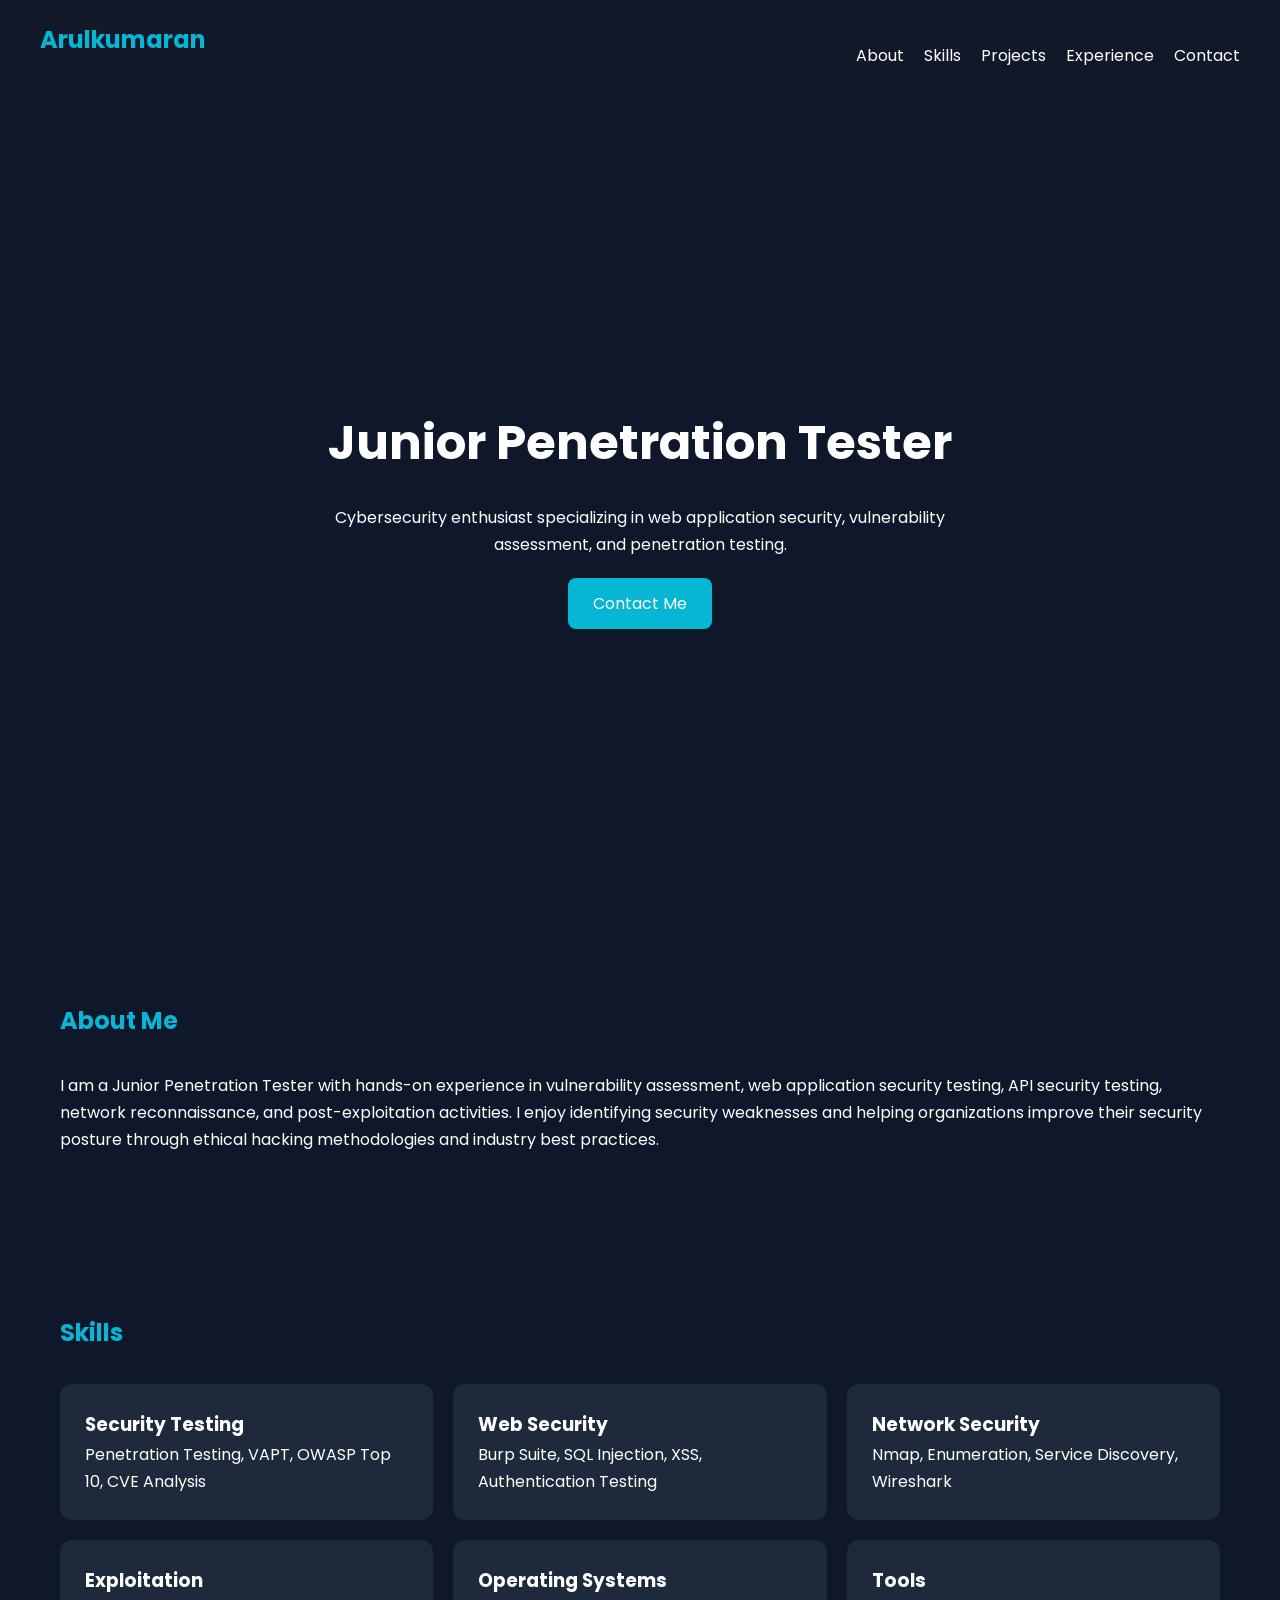
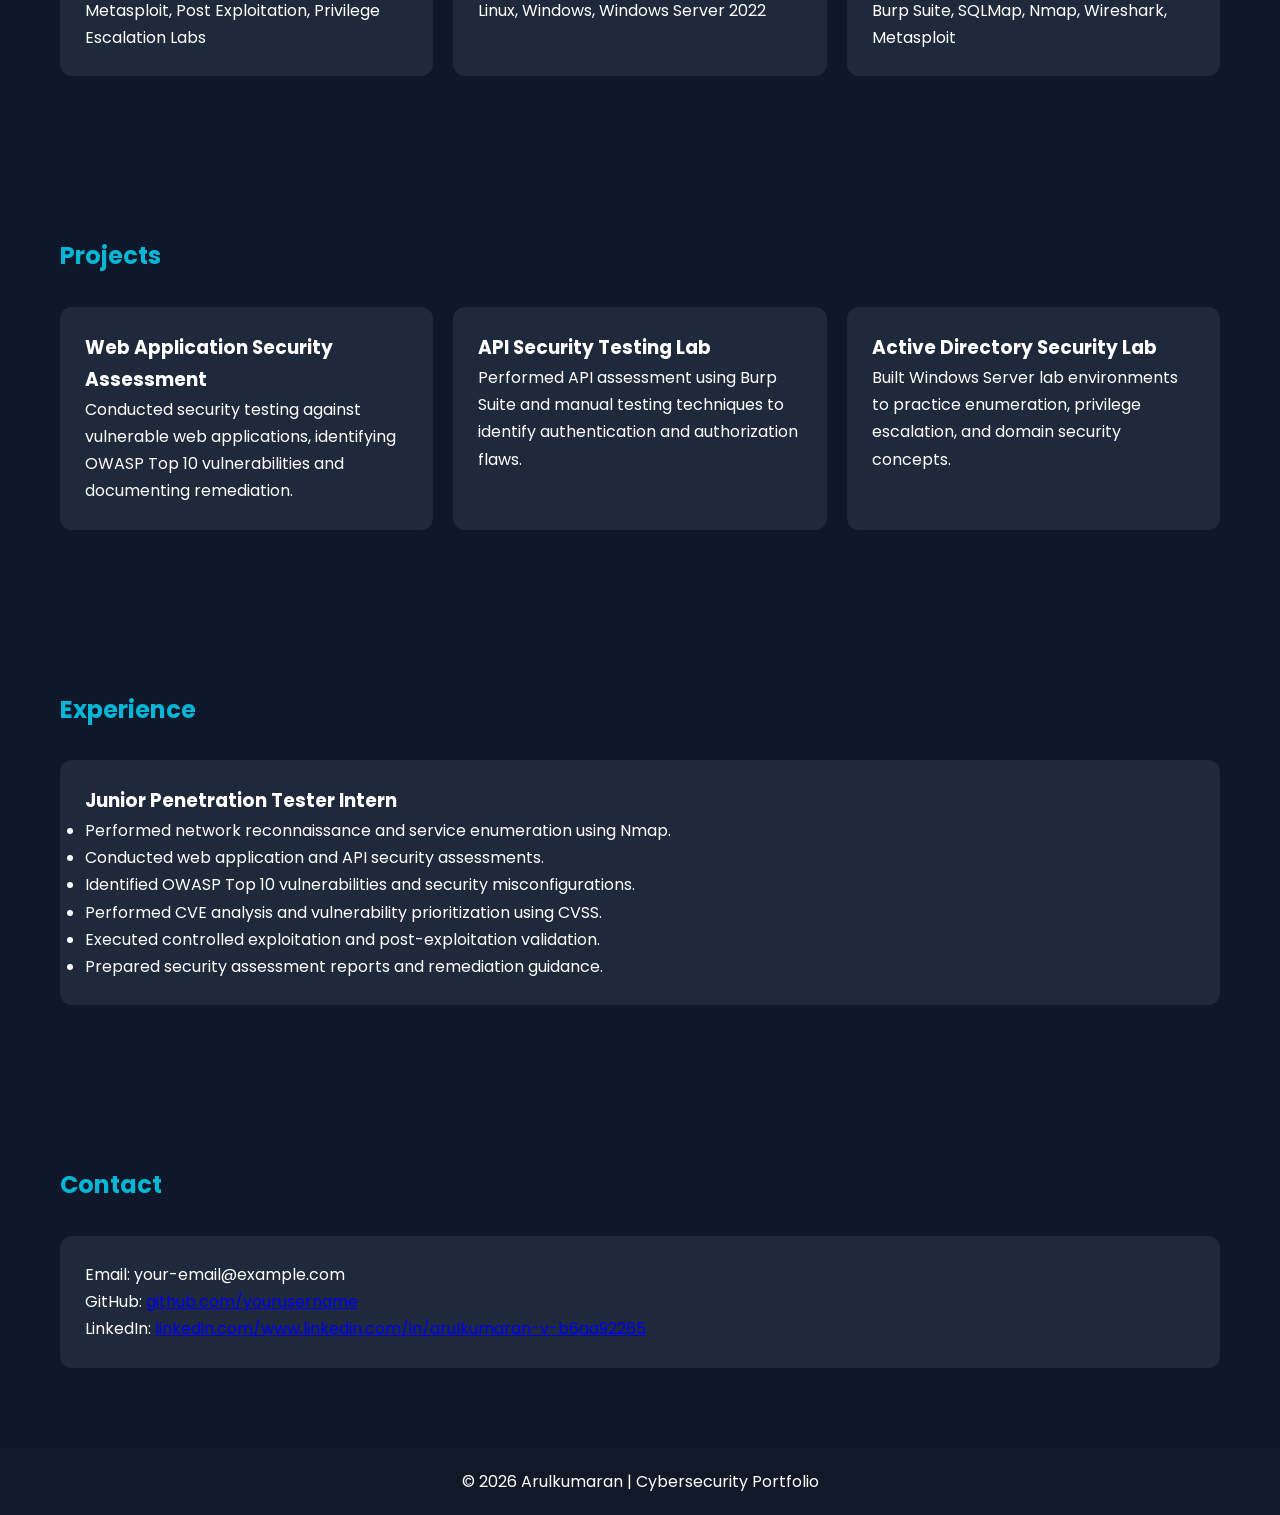
==== index.html @ 6a3a18f6 "Update index.html" ====
<!DOCTYPE html>
<html lang="en">
<head>
<meta charset="UTF-8">
<meta name="viewport" content="width=device-width, initial-scale=1.0">
<title>Arulkumaran | Junior Penetration Tester</title>
<link rel="stylesheet" href="style.css">
<link rel="preconnect" href="https://fonts.googleapis.com">
<link href="https://fonts.googleapis.com/css2?family=Poppins:wght@300;400;600;700&display=swap" rel="stylesheet">
</head>
<body>

<header>
    <nav>
        <h2>Arulkumaran</h2>

        <ul>
            <li><a href="#about">About</a></li>
            <li><a href="#skills">Skills</a></li>
            <li><a href="#projects">Projects</a></li>
            <li><a href="#experience">Experience</a></li>
            <li><a href="#contact">Contact</a></li>
        </ul>
    </nav>
</header>

<section class="hero">
    <div class="hero-content">
        <h1>Junior Penetration Tester</h1>
        <p>
            Cybersecurity enthusiast specializing in web application
            security, vulnerability assessment, and penetration testing.
        </p>

        <a href="#contact" class="btn">Contact Me</a>
    </div>
</section>

<section id="about">
    <h2>About Me</h2>

    <p>
        I am a Junior Penetration Tester with hands-on experience in
        vulnerability assessment, web application security testing,
        API security testing, network reconnaissance, and post-exploitation
        activities. I enjoy identifying security weaknesses and helping
        organizations improve their security posture through ethical hacking
        methodologies and industry best practices.
    </p>
</section>

<section id="skills">
    <h2>Skills</h2>

    <div class="grid">

        <div class="card">
            <h3>Security Testing</h3>
            <p>Penetration Testing, VAPT, OWASP Top 10, CVE Analysis</p>
        </div>

        <div class="card">
            <h3>Web Security</h3>
            <p>Burp Suite, SQL Injection, XSS, Authentication Testing</p>
        </div>

        <div class="card">
            <h3>Network Security</h3>
            <p>Nmap, Enumeration, Service Discovery, Wireshark</p>
        </div>

        <div class="card">
            <h3>Exploitation</h3>
            <p>Metasploit, Post Exploitation, Privilege Escalation Labs</p>
        </div>

        <div class="card">
            <h3>Operating Systems</h3>
            <p>Linux, Windows, Windows Server 2022</p>
        </div>

        <div class="card">
            <h3>Tools</h3>
            <p>Burp Suite, SQLMap, Nmap, Wireshark, Metasploit</p>
        </div>

    </div>
</section>

<section id="projects">
    <h2>Projects</h2>

    <div class="grid">

        <div class="card">
            <h3>Web Application Security Assessment</h3>
            <p>
                Conducted security testing against vulnerable web applications,
                identifying OWASP Top 10 vulnerabilities and documenting remediation.
            </p>
        </div>

        <div class="card">
            <h3>API Security Testing Lab</h3>
            <p>
                Performed API assessment using Burp Suite and manual testing techniques
                to identify authentication and authorization flaws.
            </p>
        </div>

        <div class="card">
            <h3>Active Directory Security Lab</h3>
            <p>
                Built Windows Server lab environments to practice enumeration,
                privilege escalation, and domain security concepts.
            </p>
        </div>

    </div>
</section>

<section id="experience">
    <h2>Experience</h2>

    <div class="experience-box">
        <h3>Junior Penetration Tester Intern</h3>

        <ul>
            <li>Performed network reconnaissance and service enumeration using Nmap.</li>
            <li>Conducted web application and API security assessments.</li>
            <li>Identified OWASP Top 10 vulnerabilities and security misconfigurations.</li>
            <li>Performed CVE analysis and vulnerability prioritization using CVSS.</li>
            <li>Executed controlled exploitation and post-exploitation validation.</li>
            <li>Prepared security assessment reports and remediation guidance.</li>
        </ul>
    </div>
</section>

<section id="contact">
    <h2>Contact</h2>

    <div class="contact-box">

        <p>Email: your-email@example.com</p>

        <p>GitHub:
            <a href="https://github.com/yourusername" target="_blank">
                github.com/yourusername
            </a>
        </p>

        <p>LinkedIn:
            <a href="https://linkedin.com/in/yourprofile" target="_blank">
                linkedin.com/www.linkedin.com/in/arulkumaran-v-b6aa92265
            </a>
        </p>

    </div>
</section>

<footer>
    <p>© 2026 Arulkumaran | Cybersecurity Portfolio</p>
</footer>

</body>
</html>
---- style.css ----
*{
margin:0;
padding:0;
box-sizing:border-box;
font-family:Poppins,sans-serif;
}

body{
background:#0f172a;
color:white;
line-height:1.7;
}

header{
background:#111827;
padding:20px;
position:sticky;
top:0;
}

nav{
display:flex;
justify-content:space-between;
align-items:center;
max-width:1200px;
margin:auto;
}

nav ul{
display:flex;
gap:20px;
list-style:none;
}

nav a{
color:white;
text-decoration:none;
}

.hero{
height:90vh;
display:flex;
justify-content:center;
align-items:center;
text-align:center;
padding:20px;
}

.hero h1{
font-size:3rem;
}

.hero p{
max-width:700px;
margin:20px auto;
}

.btn{
display:inline-block;
padding:12px 25px;
background:#06b6d4;
color:white;
text-decoration:none;
border-radius:8px;
}

section{
max-width:1200px;
margin:auto;
padding:80px 20px;
}

h2{
margin-bottom:30px;
color:#06b6d4;
}

.grid{
display:grid;
grid-template-columns:repeat(auto-fit,minmax(280px,1fr));
gap:20px;
}

.card{
background:#1e293b;
padding:25px;
border-radius:12px;
transition:0.3s;
}

.card:hover{
transform:translateY(-5px);
}

.experience-box,
.contact-box{
background:#1e293b;
padding:25px;
border-radius:12px;
}

footer{
text-align:center;
padding:20px;
background:#111827;
}
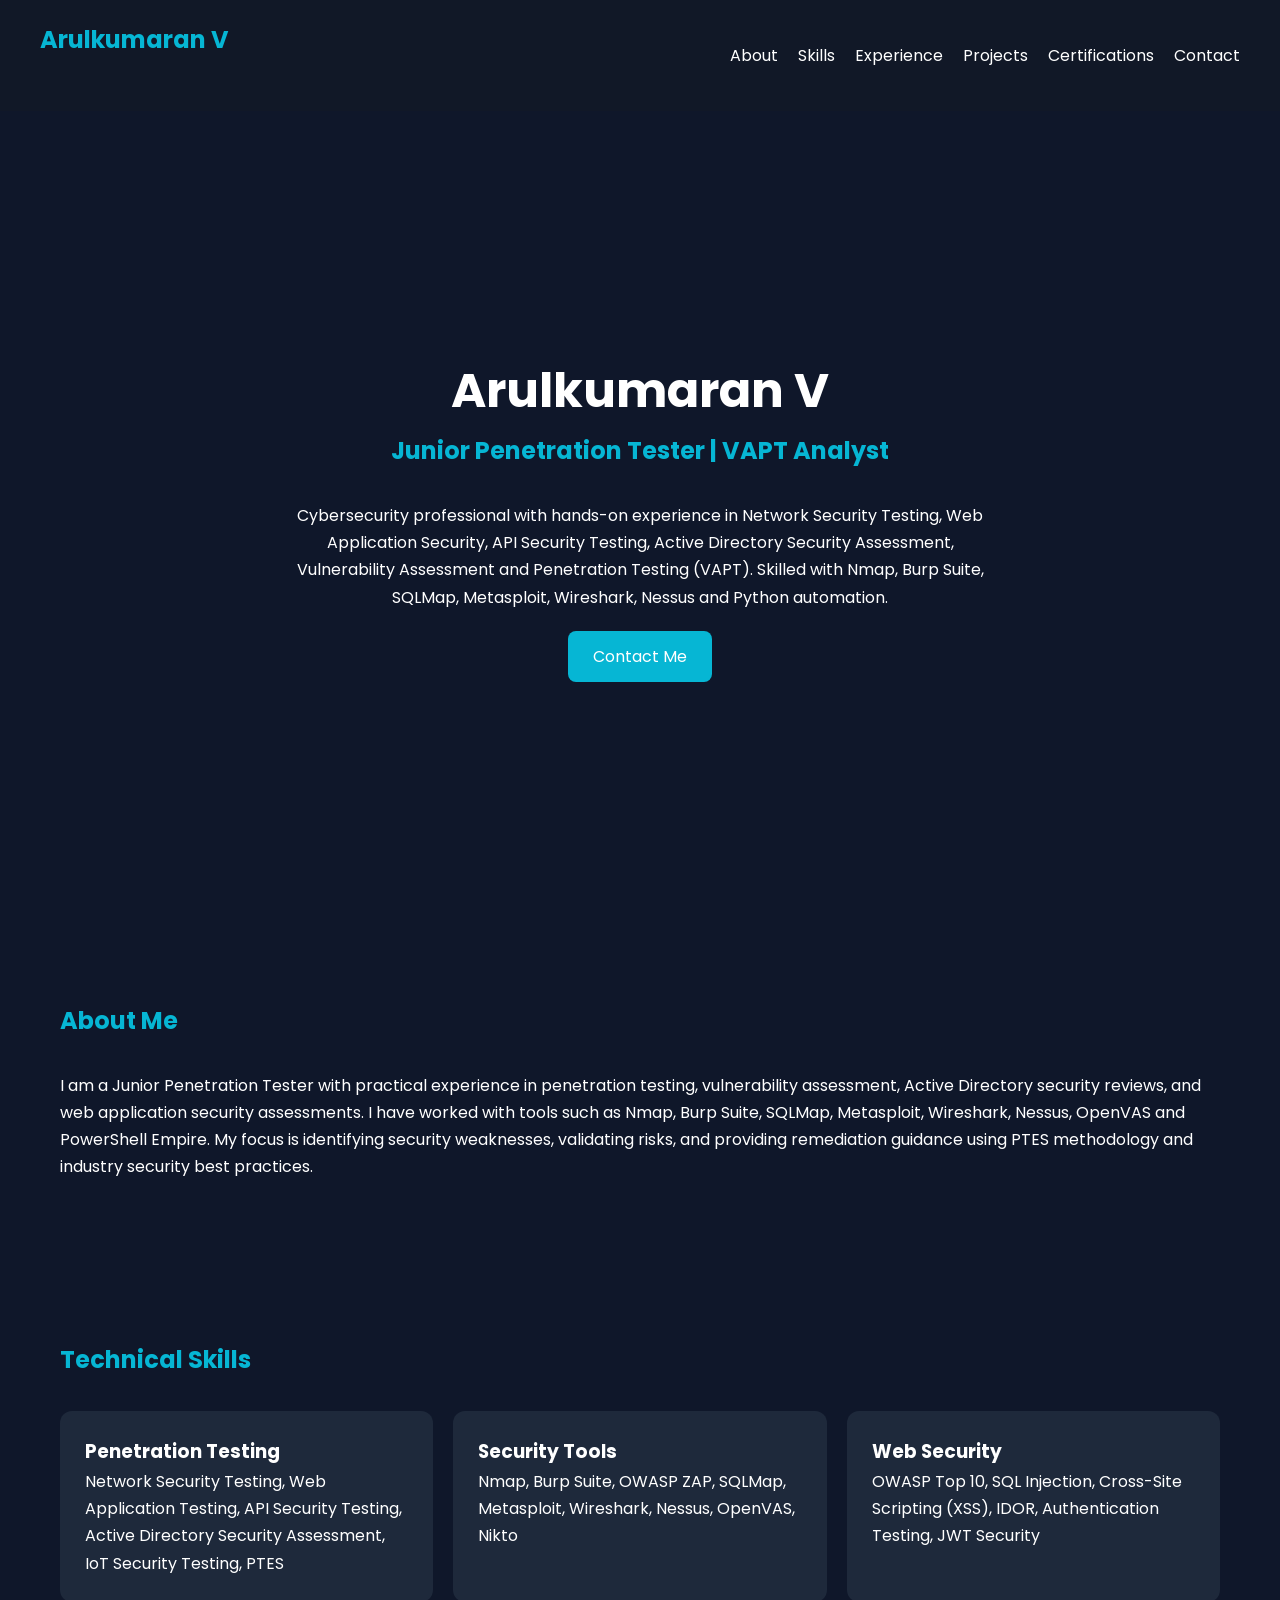
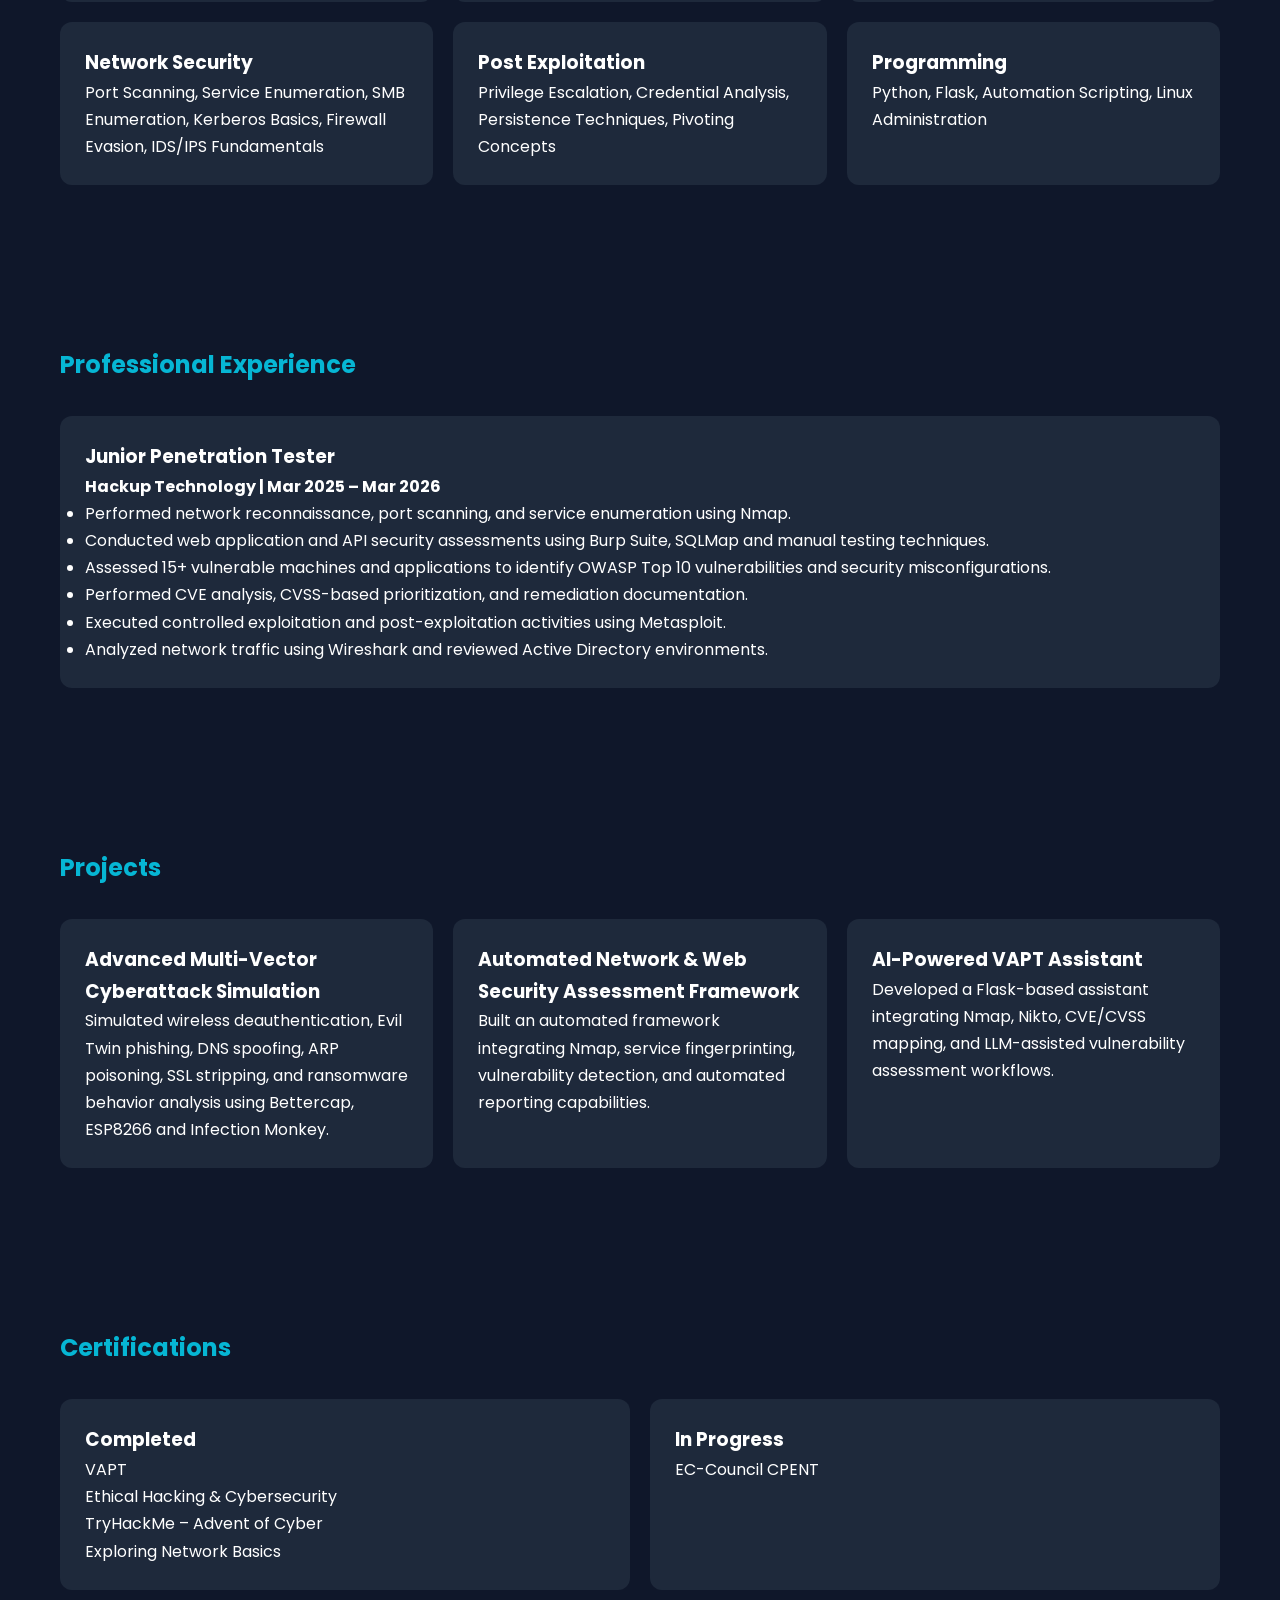
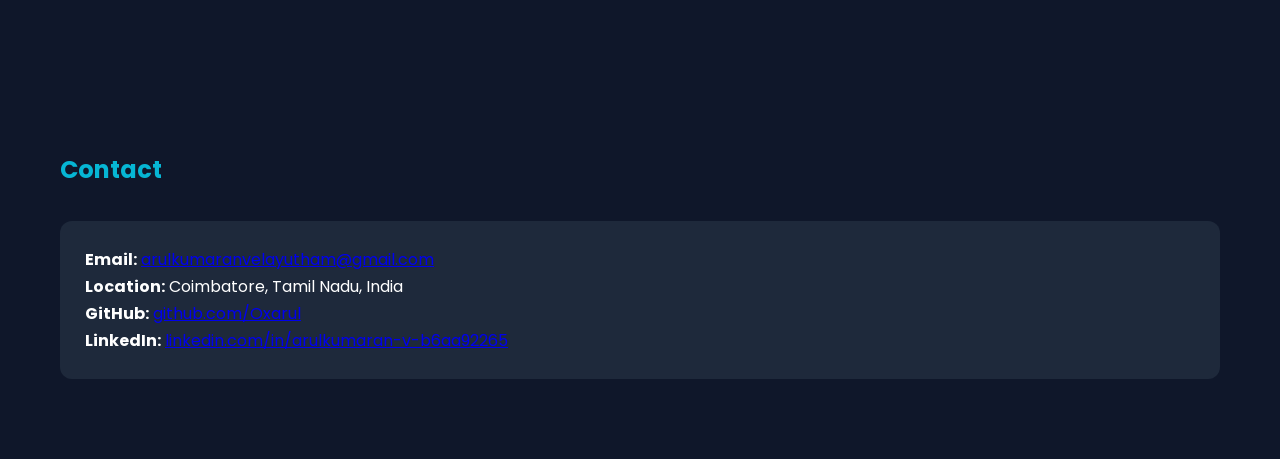
==== commit d0d697b2: "Add files via upload" ====
--- a/index.html
+++ b/index.html
@@ -3,164 +3,307 @@
 <head>
 <meta charset="UTF-8">
 <meta name="viewport" content="width=device-width, initial-scale=1.0">
-<title>Arulkumaran | Junior Penetration Tester</title>
+
+<title>Arulkumaran V | Junior Penetration Tester</title>
+
 <link rel="stylesheet" href="style.css">
-<link rel="preconnect" href="https://fonts.googleapis.com">
-<link href="https://fonts.googleapis.com/css2?family=Poppins:wght@300;400;600;700&display=swap" rel="stylesheet">
+
+<link href="https://fonts.googleapis.com/css2?family=Poppins:wght@300;400;500;600;700&display=swap" rel="stylesheet">
 </head>
+
 <body>
 
 <header>
     <nav>
-        <h2>Arulkumaran</h2>
+        <h2>Arulkumaran V</h2>
 
         <ul>
             <li><a href="#about">About</a></li>
             <li><a href="#skills">Skills</a></li>
+            <li><a href="#experience">Experience</a></li>
             <li><a href="#projects">Projects</a></li>
-            <li><a href="#experience">Experience</a></li>
+            <li><a href="#certifications">Certifications</a></li>
             <li><a href="#contact">Contact</a></li>
         </ul>
     </nav>
 </header>
 
 <section class="hero">
+
     <div class="hero-content">
-        <h1>Junior Penetration Tester</h1>
-        <p>
-            Cybersecurity enthusiast specializing in web application
-            security, vulnerability assessment, and penetration testing.
+
+        <h1>Arulkumaran V</h1>
+
+        <h2>Junior Penetration Tester | VAPT Analyst</h2>
+
+        <p>
+            Cybersecurity professional with hands-on experience in
+            Network Security Testing, Web Application Security,
+            API Security Testing, Active Directory Security Assessment,
+            Vulnerability Assessment and Penetration Testing (VAPT).
+            Skilled with Nmap, Burp Suite, SQLMap, Metasploit,
+            Wireshark, Nessus and Python automation.
         </p>
 
         <a href="#contact" class="btn">Contact Me</a>
-    </div>
+
+    </div>
+
 </section>
 
 <section id="about">
+
     <h2>About Me</h2>
 
     <p>
-        I am a Junior Penetration Tester with hands-on experience in
-        vulnerability assessment, web application security testing,
-        API security testing, network reconnaissance, and post-exploitation
-        activities. I enjoy identifying security weaknesses and helping
-        organizations improve their security posture through ethical hacking
-        methodologies and industry best practices.
+        I am a Junior Penetration Tester with practical experience in
+        penetration testing, vulnerability assessment, Active Directory
+        security reviews, and web application security assessments.
+
+        I have worked with tools such as Nmap, Burp Suite, SQLMap,
+        Metasploit, Wireshark, Nessus, OpenVAS and PowerShell Empire.
+
+        My focus is identifying security weaknesses, validating risks,
+        and providing remediation guidance using PTES methodology and
+        industry security best practices.
     </p>
+
 </section>
 
 <section id="skills">
-    <h2>Skills</h2>
+
+    <h2>Technical Skills</h2>
 
     <div class="grid">
 
         <div class="card">
-            <h3>Security Testing</h3>
-            <p>Penetration Testing, VAPT, OWASP Top 10, CVE Analysis</p>
+            <h3>Penetration Testing</h3>
+            <p>
+                Network Security Testing,
+                Web Application Testing,
+                API Security Testing,
+                Active Directory Security Assessment,
+                IoT Security Testing,
+                PTES
+            </p>
+        </div>
+
+        <div class="card">
+            <h3>Security Tools</h3>
+            <p>
+                Nmap, Burp Suite, OWASP ZAP,
+                SQLMap, Metasploit,
+                Wireshark, Nessus,
+                OpenVAS, Nikto
+            </p>
         </div>
 
         <div class="card">
             <h3>Web Security</h3>
-            <p>Burp Suite, SQL Injection, XSS, Authentication Testing</p>
+            <p>
+                OWASP Top 10,
+                SQL Injection,
+                Cross-Site Scripting (XSS),
+                IDOR,
+                Authentication Testing,
+                JWT Security
+            </p>
         </div>
 
         <div class="card">
             <h3>Network Security</h3>
-            <p>Nmap, Enumeration, Service Discovery, Wireshark</p>
-        </div>
-
-        <div class="card">
-            <h3>Exploitation</h3>
-            <p>Metasploit, Post Exploitation, Privilege Escalation Labs</p>
-        </div>
-
-        <div class="card">
-            <h3>Operating Systems</h3>
-            <p>Linux, Windows, Windows Server 2022</p>
-        </div>
-
-        <div class="card">
-            <h3>Tools</h3>
-            <p>Burp Suite, SQLMap, Nmap, Wireshark, Metasploit</p>
-        </div>
-
-    </div>
+            <p>
+                Port Scanning,
+                Service Enumeration,
+                SMB Enumeration,
+                Kerberos Basics,
+                Firewall Evasion,
+                IDS/IPS Fundamentals
+            </p>
+        </div>
+
+        <div class="card">
+            <h3>Post Exploitation</h3>
+            <p>
+                Privilege Escalation,
+                Credential Analysis,
+                Persistence Techniques,
+                Pivoting Concepts
+            </p>
+        </div>
+
+        <div class="card">
+            <h3>Programming</h3>
+            <p>
+                Python,
+                Flask,
+                Automation Scripting,
+                Linux Administration
+            </p>
+        </div>
+
+    </div>
+
+</section>
+
+<section id="experience">
+
+    <h2>Professional Experience</h2>
+
+    <div class="experience-box">
+
+        <h3>Junior Penetration Tester</h3>
+
+        <h4>Hackup Technology | Mar 2025 – Mar 2026</h4>
+
+        <ul>
+
+            <li>
+                Performed network reconnaissance, port scanning,
+                and service enumeration using Nmap.
+            </li>
+
+            <li>
+                Conducted web application and API security assessments
+                using Burp Suite, SQLMap and manual testing techniques.
+            </li>
+
+            <li>
+                Assessed 15+ vulnerable machines and applications to identify
+                OWASP Top 10 vulnerabilities and security misconfigurations.
+            </li>
+
+            <li>
+                Performed CVE analysis, CVSS-based prioritization,
+                and remediation documentation.
+            </li>
+
+            <li>
+                Executed controlled exploitation and post-exploitation
+                activities using Metasploit.
+            </li>
+
+            <li>
+                Analyzed network traffic using Wireshark and reviewed
+                Active Directory environments.
+            </li>
+
+        </ul>
+
+    </div>
+
 </section>
 
 <section id="projects">
+
     <h2>Projects</h2>
 
     <div class="grid">
 
         <div class="card">
-            <h3>Web Application Security Assessment</h3>
-            <p>
-                Conducted security testing against vulnerable web applications,
-                identifying OWASP Top 10 vulnerabilities and documenting remediation.
-            </p>
-        </div>
-
-        <div class="card">
-            <h3>API Security Testing Lab</h3>
-            <p>
-                Performed API assessment using Burp Suite and manual testing techniques
-                to identify authentication and authorization flaws.
-            </p>
-        </div>
-
-        <div class="card">
-            <h3>Active Directory Security Lab</h3>
-            <p>
-                Built Windows Server lab environments to practice enumeration,
-                privilege escalation, and domain security concepts.
-            </p>
-        </div>
-
-    </div>
-</section>
-
-<section id="experience">
-    <h2>Experience</h2>
-
-    <div class="experience-box">
-        <h3>Junior Penetration Tester Intern</h3>
-
-        <ul>
-            <li>Performed network reconnaissance and service enumeration using Nmap.</li>
-            <li>Conducted web application and API security assessments.</li>
-            <li>Identified OWASP Top 10 vulnerabilities and security misconfigurations.</li>
-            <li>Performed CVE analysis and vulnerability prioritization using CVSS.</li>
-            <li>Executed controlled exploitation and post-exploitation validation.</li>
-            <li>Prepared security assessment reports and remediation guidance.</li>
-        </ul>
-    </div>
+
+            <h3>Advanced Multi-Vector Cyberattack Simulation</h3>
+
+            <p>
+                Simulated wireless deauthentication,
+                Evil Twin phishing,
+                DNS spoofing,
+                ARP poisoning,
+                SSL stripping,
+                and ransomware behavior analysis
+                using Bettercap, ESP8266 and Infection Monkey.
+            </p>
+
+        </div>
+
+        <div class="card">
+
+            <h3>Automated Network & Web Security Assessment Framework</h3>
+
+            <p>
+                Built an automated framework integrating Nmap,
+                service fingerprinting,
+                vulnerability detection,
+                and automated reporting capabilities.
+            </p>
+
+        </div>
+
+        <div class="card">
+
+            <h3>AI-Powered VAPT Assistant</h3>
+
+            <p>
+                Developed a Flask-based assistant integrating
+                Nmap, Nikto, CVE/CVSS mapping,
+                and LLM-assisted vulnerability assessment workflows.
+            </p>
+
+        </div>
+
+    </div>
+
+</section>
+
+<section id="certifications">
+
+    <h2>Certifications</h2>
+
+    <div class="grid">
+
+        <div class="card">
+            <h3>Completed</h3>
+            <p>
+                VAPT<br>
+                Ethical Hacking & Cybersecurity<br>
+                TryHackMe – Advent of Cyber<br>
+                Exploring Network Basics
+            </p>
+        </div>
+
+        <div class="card">
+            <h3>In Progress</h3>
+            <p>
+                EC-Council CPENT
+            </p>
+        </div>
+
+    </div>
+
 </section>
 
 <section id="contact">
+
     <h2>Contact</h2>
 
     <div class="contact-box">
 
-        <p>Email: your-email@example.com</p>
-
-        <p>GitHub:
-            <a href="https://github.com/yourusername" target="_blank">
-                github.com/yourusername
+        <p>
+            <strong>Email:</strong>
+            <a href="mailto:arulkumaranvelayutham@gmail.com">
+                arulkumaranvelayutham@gmail.com
             </a>
         </p>
 
-        <p>LinkedIn:
-            <a href="https://linkedin.com/in/yourprofile" target="_blank">
-                linkedin.com/www.linkedin.com/in/arulkumaran-v-b6aa92265
+        <p>
+            <strong>Location:</strong>
+            Coimbatore, Tamil Nadu, India
+        </p>
+
+        <p>
+            <strong>GitHub:</strong>
+            <a href="https://github.com/Oxarul" target="_blank">
+                github.com/Oxarul
             </a>
         </p>
 
-    </div>
-</section>
-
-<footer>
-    <p>© 2026 Arulkumaran | Cybersecurity Portfolio</p>
-</footer>
-
-</body>
-</html>
+        <p>
+            <strong>LinkedIn:</strong>
+            <a href="https://www.linkedin.com/in/arulkumaran-v-b6aa92265" target="_blank">
+                linkedin.com/in/arulkumaran-v-b6aa92265
+            </a>
+        </p>
+
+    </div>
+
+</section>
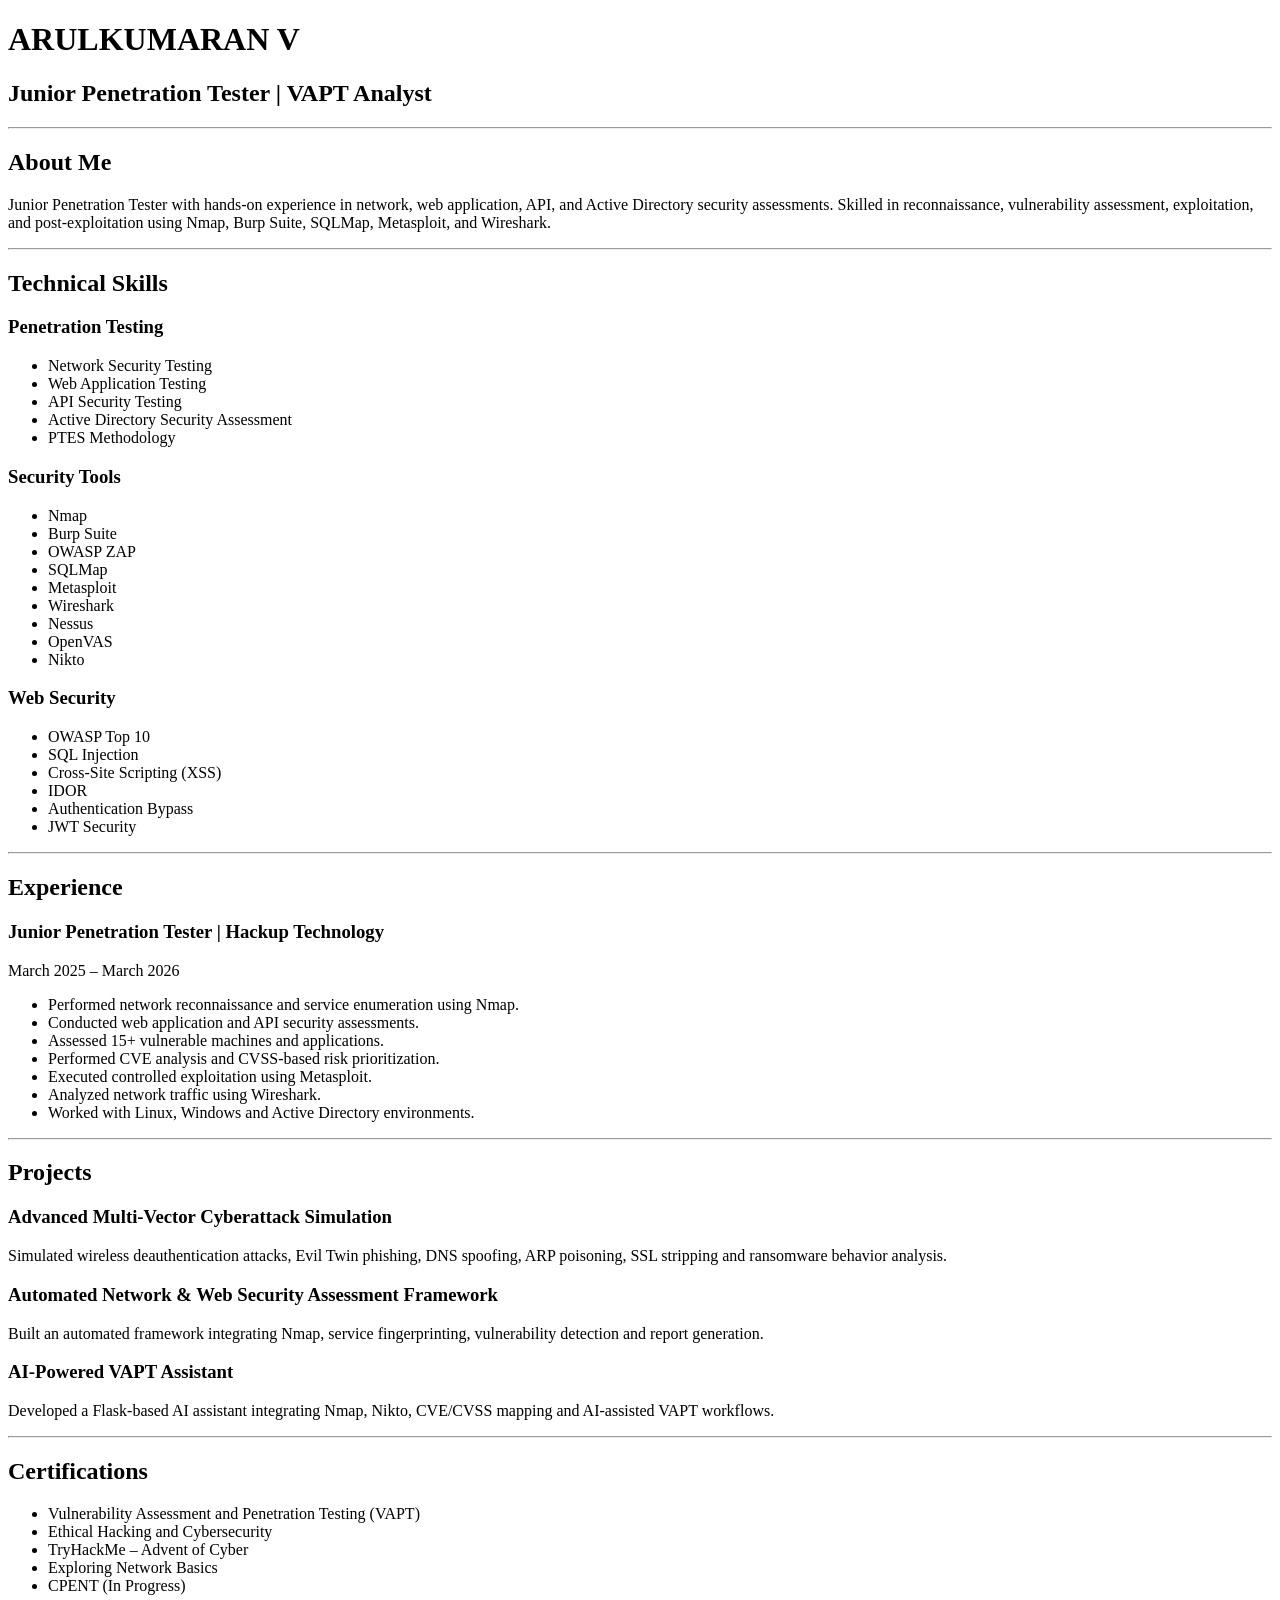
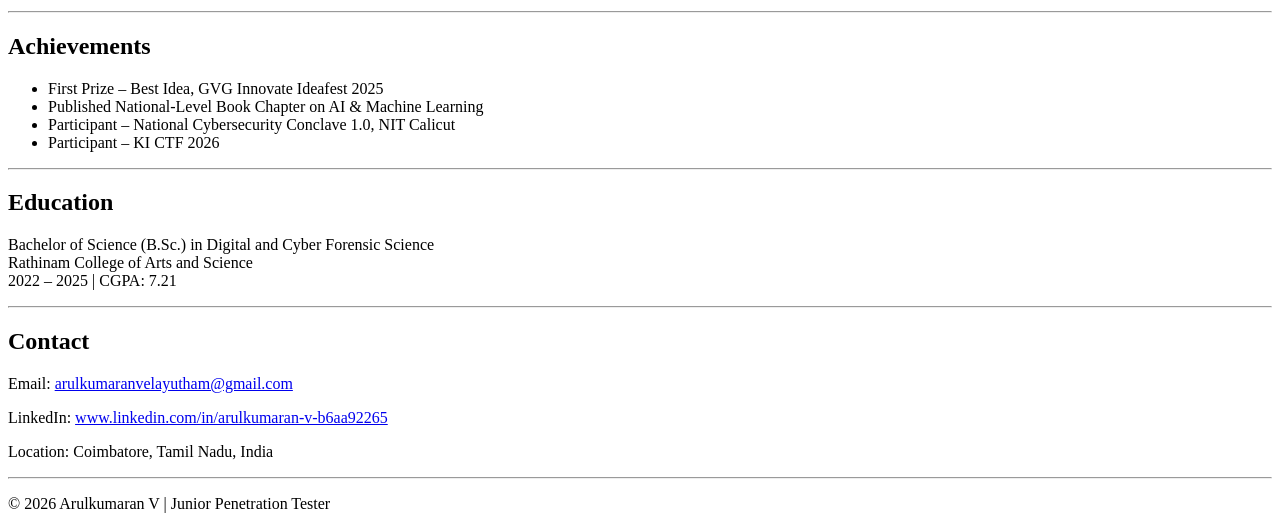
==== commit 19abe4f4: "Update index.html" ====
--- a/index.html
+++ b/index.html
@@ -3,307 +3,154 @@
 <head>
 <meta charset="UTF-8">
 <meta name="viewport" content="width=device-width, initial-scale=1.0">
-
 <title>Arulkumaran V | Junior Penetration Tester</title>
-
-<link rel="stylesheet" href="style.css">
-
-<link href="https://fonts.googleapis.com/css2?family=Poppins:wght@300;400;500;600;700&display=swap" rel="stylesheet">
 </head>
 
 <body>
 
-<header>
-    <nav>
-        <h2>Arulkumaran V</h2>
+<h1>ARULKUMARAN V</h1>
+<h2>Junior Penetration Tester | VAPT Analyst</h2>
 
-        <ul>
-            <li><a href="#about">About</a></li>
-            <li><a href="#skills">Skills</a></li>
-            <li><a href="#experience">Experience</a></li>
-            <li><a href="#projects">Projects</a></li>
-            <li><a href="#certifications">Certifications</a></li>
-            <li><a href="#contact">Contact</a></li>
-        </ul>
-    </nav>
-</header>
+<hr>
 
-<section class="hero">
+<h2>About Me</h2>
 
-    <div class="hero-content">
+<p>
+Junior Penetration Tester with hands-on experience in network, web application,
+API, and Active Directory security assessments. Skilled in reconnaissance,
+vulnerability assessment, exploitation, and post-exploitation using Nmap,
+Burp Suite, SQLMap, Metasploit, and Wireshark.
+</p>
 
-        <h1>Arulkumaran V</h1>
+<hr>
 
-        <h2>Junior Penetration Tester | VAPT Analyst</h2>
+<h2>Technical Skills</h2>
 
-        <p>
-            Cybersecurity professional with hands-on experience in
-            Network Security Testing, Web Application Security,
-            API Security Testing, Active Directory Security Assessment,
-            Vulnerability Assessment and Penetration Testing (VAPT).
-            Skilled with Nmap, Burp Suite, SQLMap, Metasploit,
-            Wireshark, Nessus and Python automation.
-        </p>
+<h3>Penetration Testing</h3>
+<ul>
+<li>Network Security Testing</li>
+<li>Web Application Testing</li>
+<li>API Security Testing</li>
+<li>Active Directory Security Assessment</li>
+<li>PTES Methodology</li>
+</ul>
 
-        <a href="#contact" class="btn">Contact Me</a>
+<h3>Security Tools</h3>
+<ul>
+<li>Nmap</li>
+<li>Burp Suite</li>
+<li>OWASP ZAP</li>
+<li>SQLMap</li>
+<li>Metasploit</li>
+<li>Wireshark</li>
+<li>Nessus</li>
+<li>OpenVAS</li>
+<li>Nikto</li>
+</ul>
 
-    </div>
+<h3>Web Security</h3>
+<ul>
+<li>OWASP Top 10</li>
+<li>SQL Injection</li>
+<li>Cross-Site Scripting (XSS)</li>
+<li>IDOR</li>
+<li>Authentication Bypass</li>
+<li>JWT Security</li>
+</ul>
 
-</section>
+<hr>
 
-<section id="about">
+<h2>Experience</h2>
 
-    <h2>About Me</h2>
+<h3>Junior Penetration Tester | Hackup Technology</h3>
+<p>March 2025 – March 2026</p>
 
-    <p>
-        I am a Junior Penetration Tester with practical experience in
-        penetration testing, vulnerability assessment, Active Directory
-        security reviews, and web application security assessments.
+<ul>
+<li>Performed network reconnaissance and service enumeration using Nmap.</li>
+<li>Conducted web application and API security assessments.</li>
+<li>Assessed 15+ vulnerable machines and applications.</li>
+<li>Performed CVE analysis and CVSS-based risk prioritization.</li>
+<li>Executed controlled exploitation using Metasploit.</li>
+<li>Analyzed network traffic using Wireshark.</li>
+<li>Worked with Linux, Windows and Active Directory environments.</li>
+</ul>
 
-        I have worked with tools such as Nmap, Burp Suite, SQLMap,
-        Metasploit, Wireshark, Nessus, OpenVAS and PowerShell Empire.
+<hr>
 
-        My focus is identifying security weaknesses, validating risks,
-        and providing remediation guidance using PTES methodology and
-        industry security best practices.
-    </p>
+<h2>Projects</h2>
 
-</section>
+<h3>Advanced Multi-Vector Cyberattack Simulation</h3>
+<p>
+Simulated wireless deauthentication attacks, Evil Twin phishing,
+DNS spoofing, ARP poisoning, SSL stripping and ransomware behavior analysis.
+</p>
 
-<section id="skills">
+<h3>Automated Network & Web Security Assessment Framework</h3>
+<p>
+Built an automated framework integrating Nmap, service fingerprinting,
+vulnerability detection and report generation.
+</p>
 
-    <h2>Technical Skills</h2>
+<h3>AI-Powered VAPT Assistant</h3>
+<p>
+Developed a Flask-based AI assistant integrating Nmap, Nikto,
+CVE/CVSS mapping and AI-assisted VAPT workflows.
+</p>
 
-    <div class="grid">
+<hr>
 
-        <div class="card">
-            <h3>Penetration Testing</h3>
-            <p>
-                Network Security Testing,
-                Web Application Testing,
-                API Security Testing,
-                Active Directory Security Assessment,
-                IoT Security Testing,
-                PTES
-            </p>
-        </div>
+<h2>Certifications</h2>
 
-        <div class="card">
-            <h3>Security Tools</h3>
-            <p>
-                Nmap, Burp Suite, OWASP ZAP,
-                SQLMap, Metasploit,
-                Wireshark, Nessus,
-                OpenVAS, Nikto
-            </p>
-        </div>
+<ul>
+<li>Vulnerability Assessment and Penetration Testing (VAPT)</li>
+<li>Ethical Hacking and Cybersecurity</li>
+<li>TryHackMe – Advent of Cyber</li>
+<li>Exploring Network Basics</li>
+<li>CPENT (In Progress)</li>
+</ul>
 
-        <div class="card">
-            <h3>Web Security</h3>
-            <p>
-                OWASP Top 10,
-                SQL Injection,
-                Cross-Site Scripting (XSS),
-                IDOR,
-                Authentication Testing,
-                JWT Security
-            </p>
-        </div>
+<hr>
 
-        <div class="card">
-            <h3>Network Security</h3>
-            <p>
-                Port Scanning,
-                Service Enumeration,
-                SMB Enumeration,
-                Kerberos Basics,
-                Firewall Evasion,
-                IDS/IPS Fundamentals
-            </p>
-        </div>
+<h2>Achievements</h2>
 
-        <div class="card">
-            <h3>Post Exploitation</h3>
-            <p>
-                Privilege Escalation,
-                Credential Analysis,
-                Persistence Techniques,
-                Pivoting Concepts
-            </p>
-        </div>
+<ul>
+<li>First Prize – Best Idea, GVG Innovate Ideafest 2025</li>
+<li>Published National-Level Book Chapter on AI & Machine Learning</li>
+<li>Participant – National Cybersecurity Conclave 1.0, NIT Calicut</li>
+<li>Participant – KI CTF 2026</li>
+</ul>
 
-        <div class="card">
-            <h3>Programming</h3>
-            <p>
-                Python,
-                Flask,
-                Automation Scripting,
-                Linux Administration
-            </p>
-        </div>
+<hr>
 
-    </div>
+<h2>Education</h2>
 
-</section>
+<p>
+Bachelor of Science (B.Sc.) in Digital and Cyber Forensic Science<br>
+Rathinam College of Arts and Science<br>
+2022 – 2025 | CGPA: 7.21
+</p>
 
-<section id="experience">
+<hr>
 
-    <h2>Professional Experience</h2>
+<h2>Contact</h2>
 
-    <div class="experience-box">
+<p>Email:
+<a href="mailto:arulkumaranvelayutham@gmail.com">
+arulkumaranvelayutham@gmail.com
+</a>
+</p>
 
-        <h3>Junior Penetration Tester</h3>
+<p>LinkedIn:
+<a href="https://www.linkedin.com/in/arulkumaran-v-b6aa92265" target="_blank">
+www.linkedin.com/in/arulkumaran-v-b6aa92265
+</a>
+</p>
 
-        <h4>Hackup Technology | Mar 2025 – Mar 2026</h4>
+<p>Location: Coimbatore, Tamil Nadu, India</p>
 
-        <ul>
+<hr>
 
-            <li>
-                Performed network reconnaissance, port scanning,
-                and service enumeration using Nmap.
-            </li>
+<p>© 2026 Arulkumaran V | Junior Penetration Tester</p>
 
-            <li>
-                Conducted web application and API security assessments
-                using Burp Suite, SQLMap and manual testing techniques.
-            </li>
-
-            <li>
-                Assessed 15+ vulnerable machines and applications to identify
-                OWASP Top 10 vulnerabilities and security misconfigurations.
-            </li>
-
-            <li>
-                Performed CVE analysis, CVSS-based prioritization,
-                and remediation documentation.
-            </li>
-
-            <li>
-                Executed controlled exploitation and post-exploitation
-                activities using Metasploit.
-            </li>
-
-            <li>
-                Analyzed network traffic using Wireshark and reviewed
-                Active Directory environments.
-            </li>
-
-        </ul>
-
-    </div>
-
-</section>
-
-<section id="projects">
-
-    <h2>Projects</h2>
-
-    <div class="grid">
-
-        <div class="card">
-
-            <h3>Advanced Multi-Vector Cyberattack Simulation</h3>
-
-            <p>
-                Simulated wireless deauthentication,
-                Evil Twin phishing,
-                DNS spoofing,
-                ARP poisoning,
-                SSL stripping,
-                and ransomware behavior analysis
-                using Bettercap, ESP8266 and Infection Monkey.
-            </p>
-
-        </div>
-
-        <div class="card">
-
-            <h3>Automated Network & Web Security Assessment Framework</h3>
-
-            <p>
-                Built an automated framework integrating Nmap,
-                service fingerprinting,
-                vulnerability detection,
-                and automated reporting capabilities.
-            </p>
-
-        </div>
-
-        <div class="card">
-
-            <h3>AI-Powered VAPT Assistant</h3>
-
-            <p>
-                Developed a Flask-based assistant integrating
-                Nmap, Nikto, CVE/CVSS mapping,
-                and LLM-assisted vulnerability assessment workflows.
-            </p>
-
-        </div>
-
-    </div>
-
-</section>
-
-<section id="certifications">
-
-    <h2>Certifications</h2>
-
-    <div class="grid">
-
-        <div class="card">
-            <h3>Completed</h3>
-            <p>
-                VAPT<br>
-                Ethical Hacking & Cybersecurity<br>
-                TryHackMe – Advent of Cyber<br>
-                Exploring Network Basics
-            </p>
-        </div>
-
-        <div class="card">
-            <h3>In Progress</h3>
-            <p>
-                EC-Council CPENT
-            </p>
-        </div>
-
-    </div>
-
-</section>
-
-<section id="contact">
-
-    <h2>Contact</h2>
-
-    <div class="contact-box">
-
-        <p>
-            <strong>Email:</strong>
-            <a href="mailto:arulkumaranvelayutham@gmail.com">
-                arulkumaranvelayutham@gmail.com
-            </a>
-        </p>
-
-        <p>
-            <strong>Location:</strong>
-            Coimbatore, Tamil Nadu, India
-        </p>
-
-        <p>
-            <strong>GitHub:</strong>
-            <a href="https://github.com/Oxarul" target="_blank">
-                github.com/Oxarul
-            </a>
-        </p>
-
-        <p>
-            <strong>LinkedIn:</strong>
-            <a href="https://www.linkedin.com/in/arulkumaran-v-b6aa92265" target="_blank">
-                linkedin.com/in/arulkumaran-v-b6aa92265
-            </a>
-        </p>
-
-    </div>
-
-</section>
+</body>
+</html>
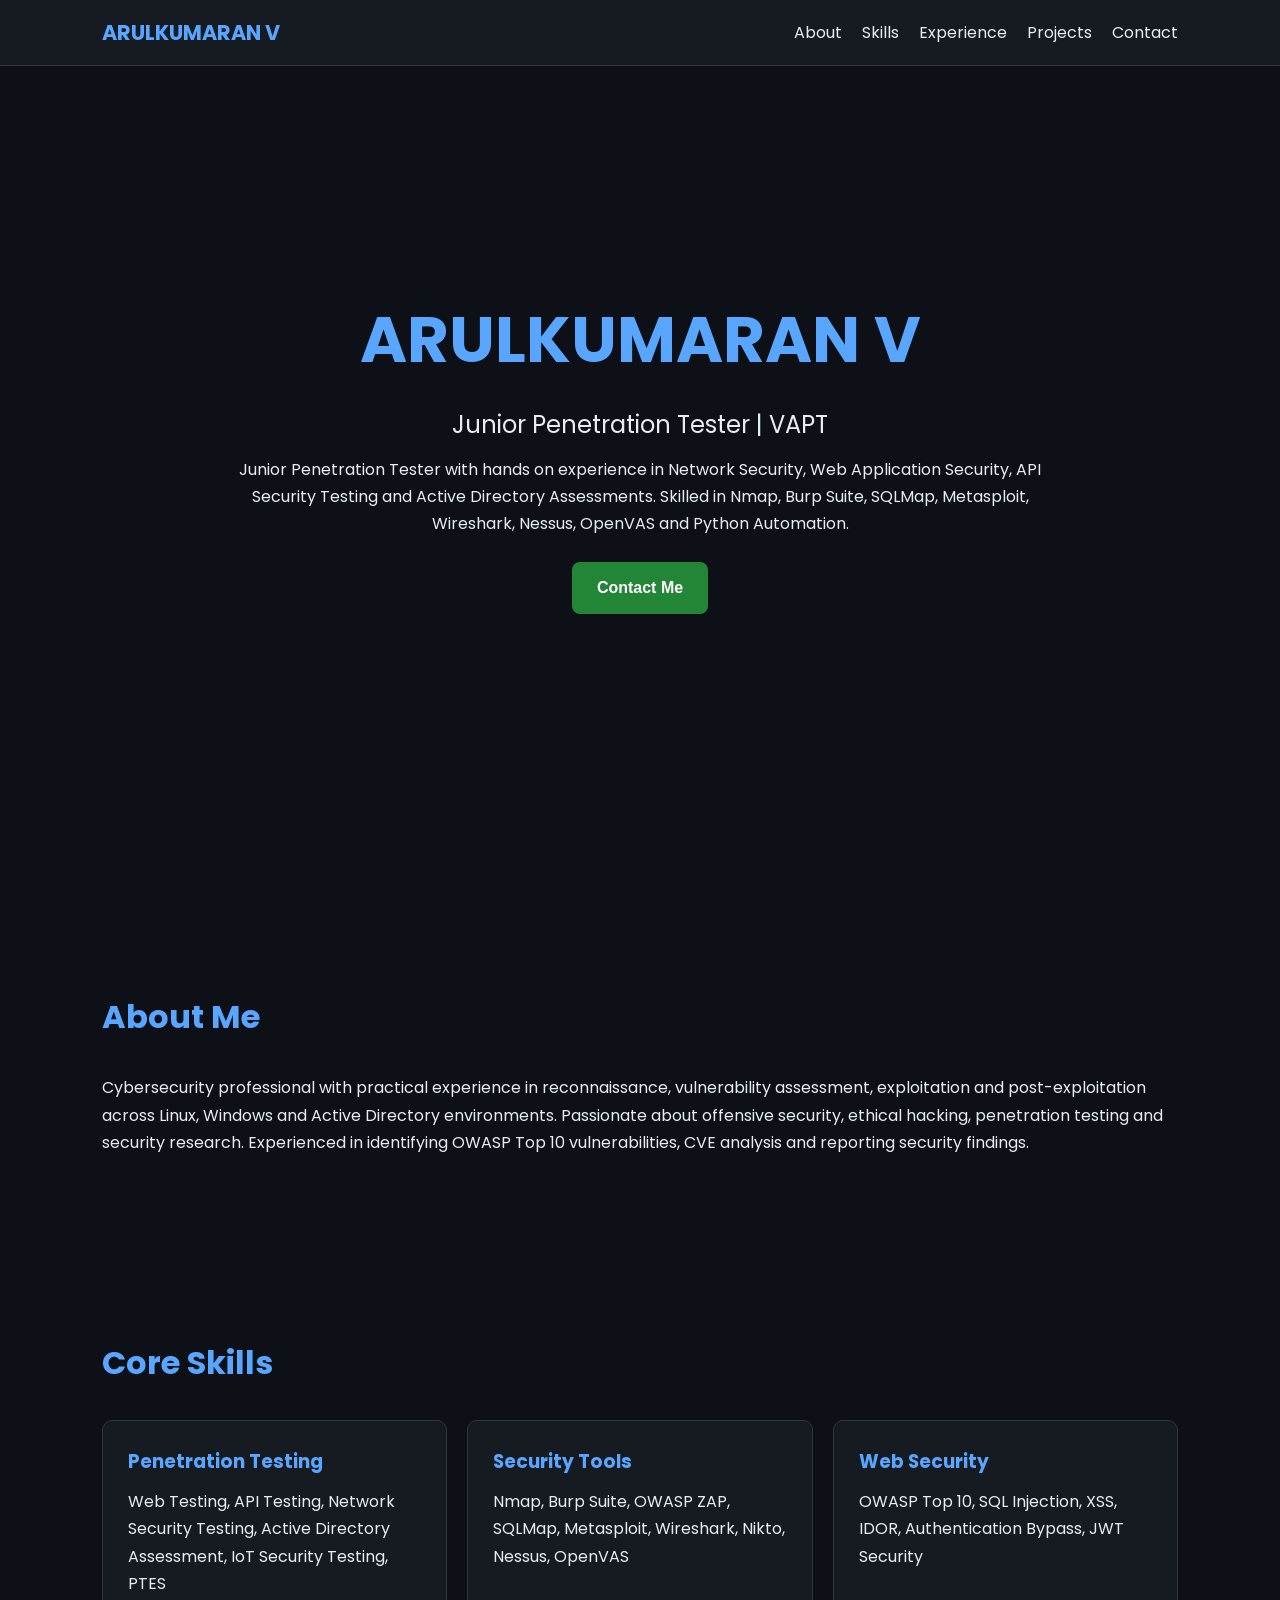
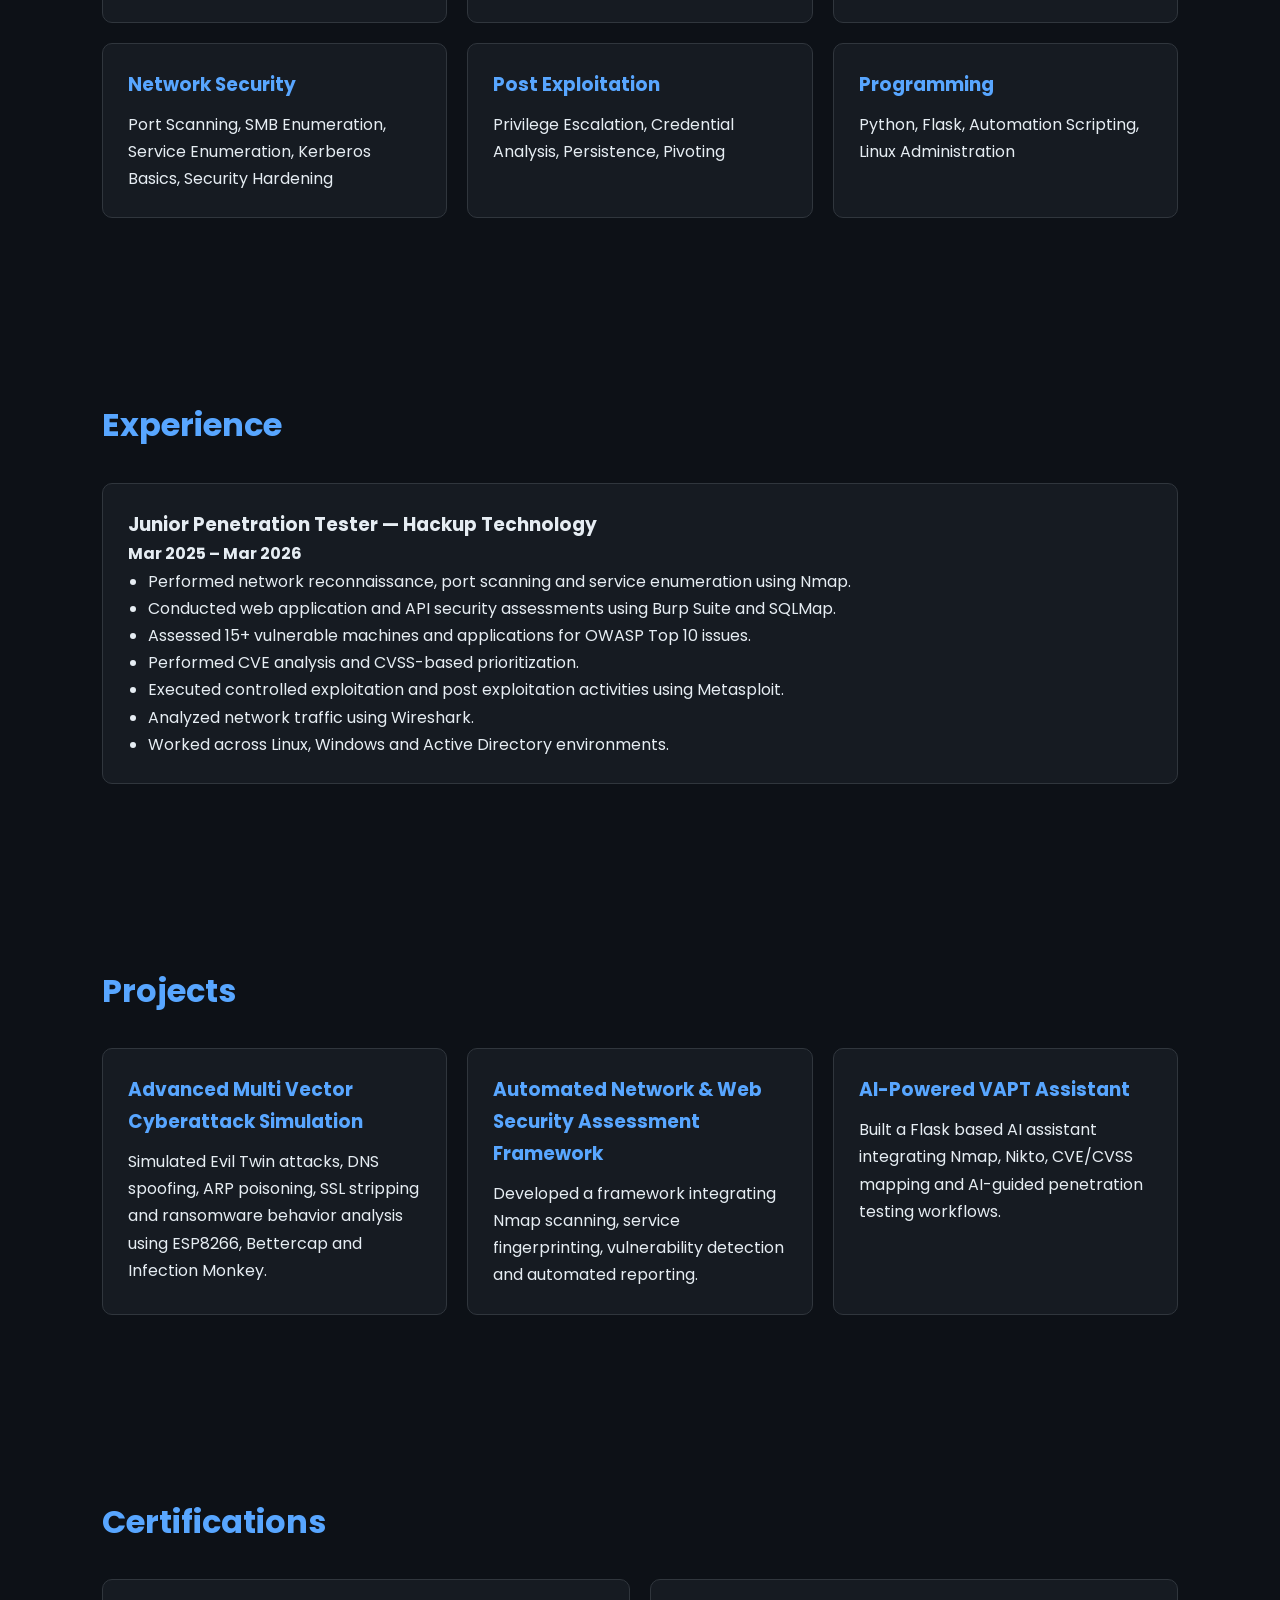
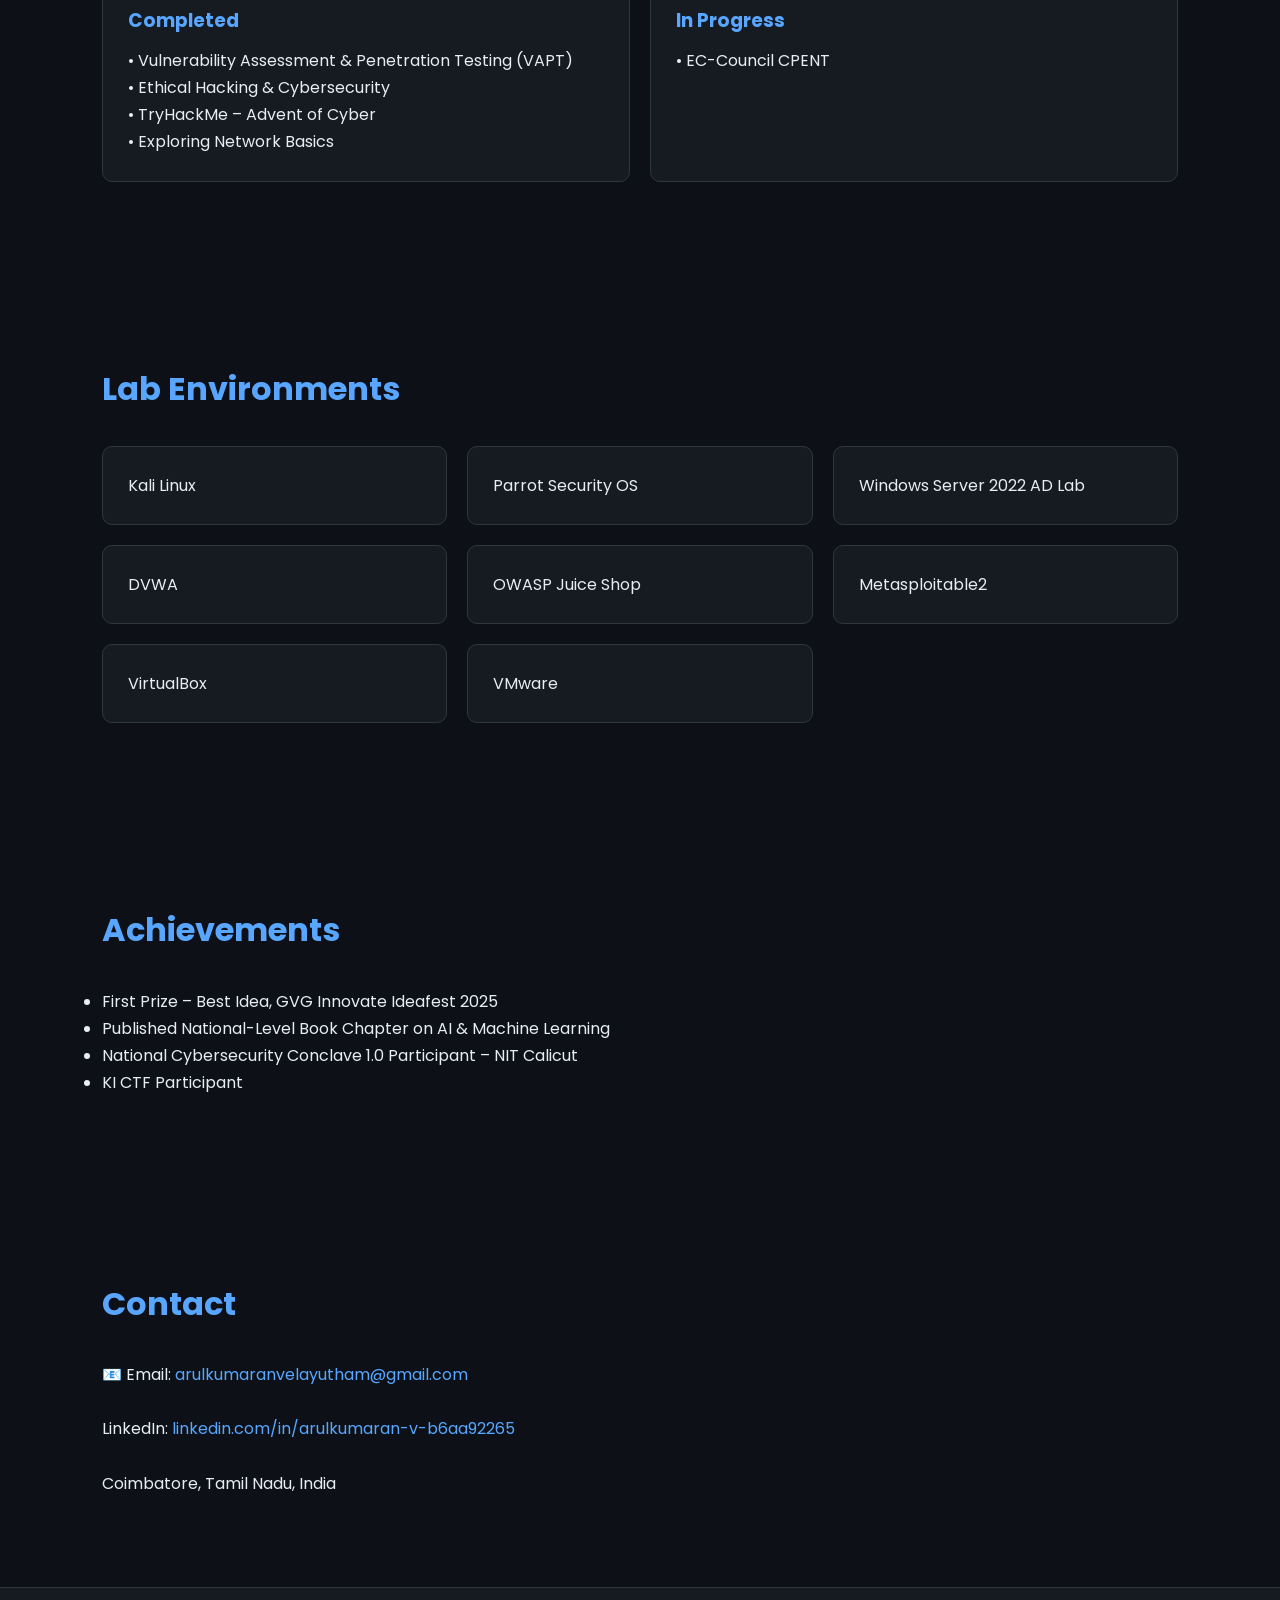
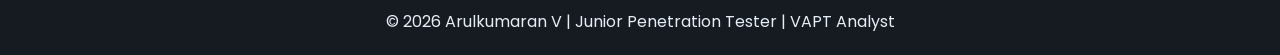
==== commit 9f41cf74: "Update index.html" ====
--- a/index.html
+++ b/index.html
@@ -4,153 +4,489 @@
 <meta charset="UTF-8">
 <meta name="viewport" content="width=device-width, initial-scale=1.0">
 <title>Arulkumaran V | Junior Penetration Tester</title>
+
+<link href="https://fonts.googleapis.com/css2?family=Poppins:wght@300;400;500;600;700&display=swap" rel="stylesheet">
+
+<style>
+*{
+margin:0;
+padding:0;
+box-sizing:border-box;
+scroll-behavior:smooth;
+font-family:'Poppins',sans-serif;
+}
+
+body{
+background:#0d1117;
+color:#e6edf3;
+line-height:1.7;
+}
+
+header{
+position:fixed;
+width:100%;
+top:0;
+background:#161b22;
+padding:15px 8%;
+z-index:1000;
+border-bottom:1px solid #30363d;
+}
+
+nav{
+display:flex;
+justify-content:space-between;
+align-items:center;
+}
+
+.logo{
+font-size:1.3rem;
+font-weight:700;
+color:#58a6ff;
+}
+
+nav ul{
+display:flex;
+list-style:none;
+gap:20px;
+}
+
+nav a{
+color:#e6edf3;
+text-decoration:none;
+transition:.3s;
+}
+
+nav a:hover{
+color:#58a6ff;
+}
+
+.hero{
+height:100vh;
+display:flex;
+justify-content:center;
+align-items:center;
+text-align:center;
+padding:20px;
+}
+
+.hero h1{
+font-size:4rem;
+color:#58a6ff;
+}
+
+.hero h2{
+margin:10px 0;
+font-weight:400;
+}
+
+.hero p{
+max-width:850px;
+margin:auto;
+}
+
+.btn{
+display:inline-block;
+margin-top:25px;
+padding:12px 25px;
+background:#238636;
+color:white;
+text-decoration:none;
+border-radius:8px;
+font-weight:600;
+}
+
+.btn:hover{
+background:#2ea043;
+}
+
+section{
+padding:90px 8%;
+}
+
+.section-title{
+font-size:2rem;
+margin-bottom:30px;
+color:#58a6ff;
+}
+
+.grid{
+display:grid;
+grid-template-columns:repeat(auto-fit,minmax(280px,1fr));
+gap:20px;
+}
+
+.card{
+background:#161b22;
+padding:25px;
+border-radius:10px;
+border:1px solid #30363d;
+transition:.3s;
+}
+
+.card:hover{
+transform:translateY(-5px);
+border-color:#58a6ff;
+}
+
+.card h3{
+margin-bottom:10px;
+color:#58a6ff;
+}
+
+.timeline{
+background:#161b22;
+padding:25px;
+border-radius:10px;
+border:1px solid #30363d;
+}
+
+.timeline ul{
+padding-left:20px;
+}
+
+footer{
+background:#161b22;
+text-align:center;
+padding:20px;
+border-top:1px solid #30363d;
+}
+
+.contact a{
+color:#58a6ff;
+text-decoration:none;
+}
+
+#topBtn{
+display:none;
+position:fixed;
+bottom:20px;
+right:20px;
+border:none;
+background:#58a6ff;
+color:white;
+padding:12px 15px;
+border-radius:50%;
+cursor:pointer;
+}
+
+.fade{
+opacity:0;
+transform:translateY(20px);
+transition:all .8s ease;
+}
+
+.show{
+opacity:1;
+transform:translateY(0);
+}
+
+@media(max-width:768px){
+
+nav{
+flex-direction:column;
+gap:10px;
+}
+
+nav ul{
+flex-wrap:wrap;
+justify-content:center;
+}
+
+.hero h1{
+font-size:2.4rem;
+}
+}
+</style>
 </head>
 
 <body>
 
+<header>
+<nav>
+<div class="logo">ARULKUMARAN V</div>
+
+<ul>
+<li><a href="#about">About</a></li>
+<li><a href="#skills">Skills</a></li>
+<li><a href="#experience">Experience</a></li>
+<li><a href="#projects">Projects</a></li>
+<li><a href="#contact">Contact</a></li>
+</ul>
+</nav>
+</header>
+
+<section class="hero">
+
+<div>
 <h1>ARULKUMARAN V</h1>
-<h2>Junior Penetration Tester | VAPT Analyst</h2>
-
-<hr>
-
-<h2>About Me</h2>
-
-<p>
-Junior Penetration Tester with hands-on experience in network, web application,
-API, and Active Directory security assessments. Skilled in reconnaissance,
-vulnerability assessment, exploitation, and post-exploitation using Nmap,
-Burp Suite, SQLMap, Metasploit, and Wireshark.
-</p>
-
-<hr>
-
-<h2>Technical Skills</h2>
-
+
+<h2 id="typing"></h2>
+
+<p>
+Junior Penetration Tester with hands on experience in Network Security,
+Web Application Security, API Security Testing and Active Directory
+Assessments. Skilled in Nmap, Burp Suite, SQLMap, Metasploit,
+Wireshark, Nessus, OpenVAS and Python Automation.
+</p>
+
+<a class="btn" href="#contact">Contact Me</a>
+
+</div>
+
+</section>
+
+<section id="about" class="fade">
+
+<h2 class="section-title">About Me</h2>
+
+<p>
+Cybersecurity professional with practical experience in reconnaissance,
+vulnerability assessment, exploitation and post-exploitation across
+Linux, Windows and Active Directory environments.
+
+Passionate about offensive security, ethical hacking, penetration
+testing and security research. Experienced in identifying OWASP Top 10
+vulnerabilities, CVE analysis and reporting security findings.
+</p>
+
+</section>
+
+<section id="skills" class="fade">
+
+<h2 class="section-title">Core Skills</h2>
+
+<div class="grid">
+
+<div class="card">
 <h3>Penetration Testing</h3>
+<p>Web Testing, API Testing, Network Security Testing, Active Directory Assessment, IoT Security Testing, PTES</p>
+</div>
+
+<div class="card">
+<h3>Security Tools</h3>
+<p>Nmap, Burp Suite, OWASP ZAP, SQLMap, Metasploit, Wireshark, Nikto, Nessus, OpenVAS</p>
+</div>
+
+<div class="card">
+<h3>Web Security</h3>
+<p>OWASP Top 10, SQL Injection, XSS, IDOR, Authentication Bypass, JWT Security</p>
+</div>
+
+<div class="card">
+<h3>Network Security</h3>
+<p>Port Scanning, SMB Enumeration, Service Enumeration, Kerberos Basics, Security Hardening</p>
+</div>
+
+<div class="card">
+<h3>Post Exploitation</h3>
+<p>Privilege Escalation, Credential Analysis, Persistence, Pivoting</p>
+</div>
+
+<div class="card">
+<h3>Programming</h3>
+<p>Python, Flask, Automation Scripting, Linux Administration</p>
+</div>
+
+</div>
+
+</section>
+
+<section id="experience" class="fade">
+
+<h2 class="section-title">Experience</h2>
+
+<div class="timeline">
+
+<h3>Junior Penetration Tester — Hackup Technology</h3>
+<p><strong>Mar 2025 – Mar 2026</strong></p>
+
 <ul>
-<li>Network Security Testing</li>
-<li>Web Application Testing</li>
-<li>API Security Testing</li>
-<li>Active Directory Security Assessment</li>
-<li>PTES Methodology</li>
+<li>Performed network reconnaissance, port scanning and service enumeration using Nmap.</li>
+<li>Conducted web application and API security assessments using Burp Suite and SQLMap.</li>
+<li>Assessed 15+ vulnerable machines and applications for OWASP Top 10 issues.</li>
+<li>Performed CVE analysis and CVSS-based prioritization.</li>
+<li>Executed controlled exploitation and post exploitation activities using Metasploit.</li>
+<li>Analyzed network traffic using Wireshark.</li>
+<li>Worked across Linux, Windows and Active Directory environments.</li>
 </ul>
 
-<h3>Security Tools</h3>
-<ul>
-<li>Nmap</li>
-<li>Burp Suite</li>
-<li>OWASP ZAP</li>
-<li>SQLMap</li>
-<li>Metasploit</li>
-<li>Wireshark</li>
-<li>Nessus</li>
-<li>OpenVAS</li>
-<li>Nikto</li>
-</ul>
-
-<h3>Web Security</h3>
-<ul>
-<li>OWASP Top 10</li>
-<li>SQL Injection</li>
-<li>Cross-Site Scripting (XSS)</li>
-<li>IDOR</li>
-<li>Authentication Bypass</li>
-<li>JWT Security</li>
-</ul>
-
-<hr>
-
-<h2>Experience</h2>
-
-<h3>Junior Penetration Tester | Hackup Technology</h3>
-<p>March 2025 – March 2026</p>
-
-<ul>
-<li>Performed network reconnaissance and service enumeration using Nmap.</li>
-<li>Conducted web application and API security assessments.</li>
-<li>Assessed 15+ vulnerable machines and applications.</li>
-<li>Performed CVE analysis and CVSS-based risk prioritization.</li>
-<li>Executed controlled exploitation using Metasploit.</li>
-<li>Analyzed network traffic using Wireshark.</li>
-<li>Worked with Linux, Windows and Active Directory environments.</li>
-</ul>
-
-<hr>
-
-<h2>Projects</h2>
-
-<h3>Advanced Multi-Vector Cyberattack Simulation</h3>
-<p>
-Simulated wireless deauthentication attacks, Evil Twin phishing,
-DNS spoofing, ARP poisoning, SSL stripping and ransomware behavior analysis.
-</p>
-
+</div>
+
+</section>
+
+<section id="projects" class="fade">
+
+<h2 class="section-title">Projects</h2>
+
+<div class="grid">
+
+<div class="card">
+<h3>Advanced Multi Vector Cyberattack Simulation</h3>
+<p>
+Simulated Evil Twin attacks, DNS spoofing, ARP poisoning,
+SSL stripping and ransomware behavior analysis using
+ESP8266, Bettercap and Infection Monkey.
+</p>
+</div>
+
+<div class="card">
 <h3>Automated Network & Web Security Assessment Framework</h3>
 <p>
-Built an automated framework integrating Nmap, service fingerprinting,
-vulnerability detection and report generation.
-</p>
-
+Developed a framework integrating Nmap scanning,
+service fingerprinting, vulnerability detection
+and automated reporting.
+</p>
+</div>
+
+<div class="card">
 <h3>AI-Powered VAPT Assistant</h3>
 <p>
-Developed a Flask-based AI assistant integrating Nmap, Nikto,
-CVE/CVSS mapping and AI-assisted VAPT workflows.
-</p>
-
-<hr>
-
-<h2>Certifications</h2>
-
-<ul>
-<li>Vulnerability Assessment and Penetration Testing (VAPT)</li>
-<li>Ethical Hacking and Cybersecurity</li>
-<li>TryHackMe – Advent of Cyber</li>
-<li>Exploring Network Basics</li>
-<li>CPENT (In Progress)</li>
-</ul>
-
-<hr>
-
-<h2>Achievements</h2>
+Built a Flask based AI assistant integrating
+Nmap, Nikto, CVE/CVSS mapping and AI-guided
+penetration testing workflows.
+</p>
+</div>
+
+</div>
+
+</section>
+
+<section class="fade">
+
+<h2 class="section-title">Certifications</h2>
+
+<div class="grid">
+
+<div class="card">
+<h3>Completed</h3>
+<p>
+• Vulnerability Assessment & Penetration Testing (VAPT)<br>
+• Ethical Hacking & Cybersecurity<br>
+• TryHackMe – Advent of Cyber<br>
+• Exploring Network Basics
+</p>
+</div>
+
+<div class="card">
+<h3>In Progress</h3>
+<p>
+• EC-Council CPENT
+</p>
+</div>
+
+</div>
+
+</section>
+
+<section class="fade">
+
+<h2 class="section-title">Lab Environments</h2>
+
+<div class="grid">
+
+<div class="card">Kali Linux</div>
+<div class="card">Parrot Security OS</div>
+<div class="card">Windows Server 2022 AD Lab</div>
+<div class="card">DVWA</div>
+<div class="card">OWASP Juice Shop</div>
+<div class="card">Metasploitable2</div>
+<div class="card">VirtualBox</div>
+<div class="card">VMware</div>
+
+</div>
+
+</section>
+
+<section class="fade">
+
+<h2 class="section-title">Achievements</h2>
 
 <ul>
 <li>First Prize – Best Idea, GVG Innovate Ideafest 2025</li>
 <li>Published National-Level Book Chapter on AI & Machine Learning</li>
-<li>Participant – National Cybersecurity Conclave 1.0, NIT Calicut</li>
-<li>Participant – KI CTF 2026</li>
+<li>National Cybersecurity Conclave 1.0 Participant – NIT Calicut</li>
+<li>KI CTF Participant</li>
 </ul>
 
-<hr>
-
-<h2>Education</h2>
-
-<p>
-Bachelor of Science (B.Sc.) in Digital and Cyber Forensic Science<br>
-Rathinam College of Arts and Science<br>
-2022 – 2025 | CGPA: 7.21
-</p>
-
-<hr>
-
-<h2>Contact</h2>
-
-<p>Email:
+</section>
+
+<section id="contact" class="fade contact">
+
+<h2 class="section-title">Contact</h2>
+
+<p>
+📧 Email:
 <a href="mailto:arulkumaranvelayutham@gmail.com">
 arulkumaranvelayutham@gmail.com
 </a>
 </p>
 
-<p>LinkedIn:
+<br>
+
+<p>
+  LinkedIn:
 <a href="https://www.linkedin.com/in/arulkumaran-v-b6aa92265" target="_blank">
-www.linkedin.com/in/arulkumaran-v-b6aa92265
+linkedin.com/in/arulkumaran-v-b6aa92265
 </a>
 </p>
 
-<p>Location: Coimbatore, Tamil Nadu, India</p>
-
-<hr>
-
-<p>© 2026 Arulkumaran V | Junior Penetration Tester</p>
+<br>
+
+<p>
+  Coimbatore, Tamil Nadu, India
+</p>
+
+</section>
+
+<footer>
+<p>© 2026 Arulkumaran V | Junior Penetration Tester | VAPT Analyst</p>
+</footer>
+
+<button id="topBtn">↑</button>
+
+<script>
+
+const text="Junior Penetration Tester | VAPT Analyst";
+let i=0;
+
+function typeWriter(){
+if(i<text.length){
+document.getElementById("typing").innerHTML+=text.charAt(i);
+i++;
+setTimeout(typeWriter,80);
+}
+}
+typeWriter();
+
+const reveals=document.querySelectorAll(".fade");
+
+window.addEventListener("scroll",()=>{
+reveals.forEach(section=>{
+const top=section.getBoundingClientRect().top;
+if(top<window.innerHeight-100){
+section.classList.add("show");
+}
+});
+});
+
+const btn=document.getElementById("topBtn");
+
+window.onscroll=function(){
+if(document.documentElement.scrollTop>300){
+btn.style.display="block";
+}else{
+btn.style.display="none";
+}
+};
+
+btn.onclick=function(){
+window.scrollTo({
+top:0,
+behavior:"smooth"
+});
+};
+
+</script>
 
 </body>
 </html>
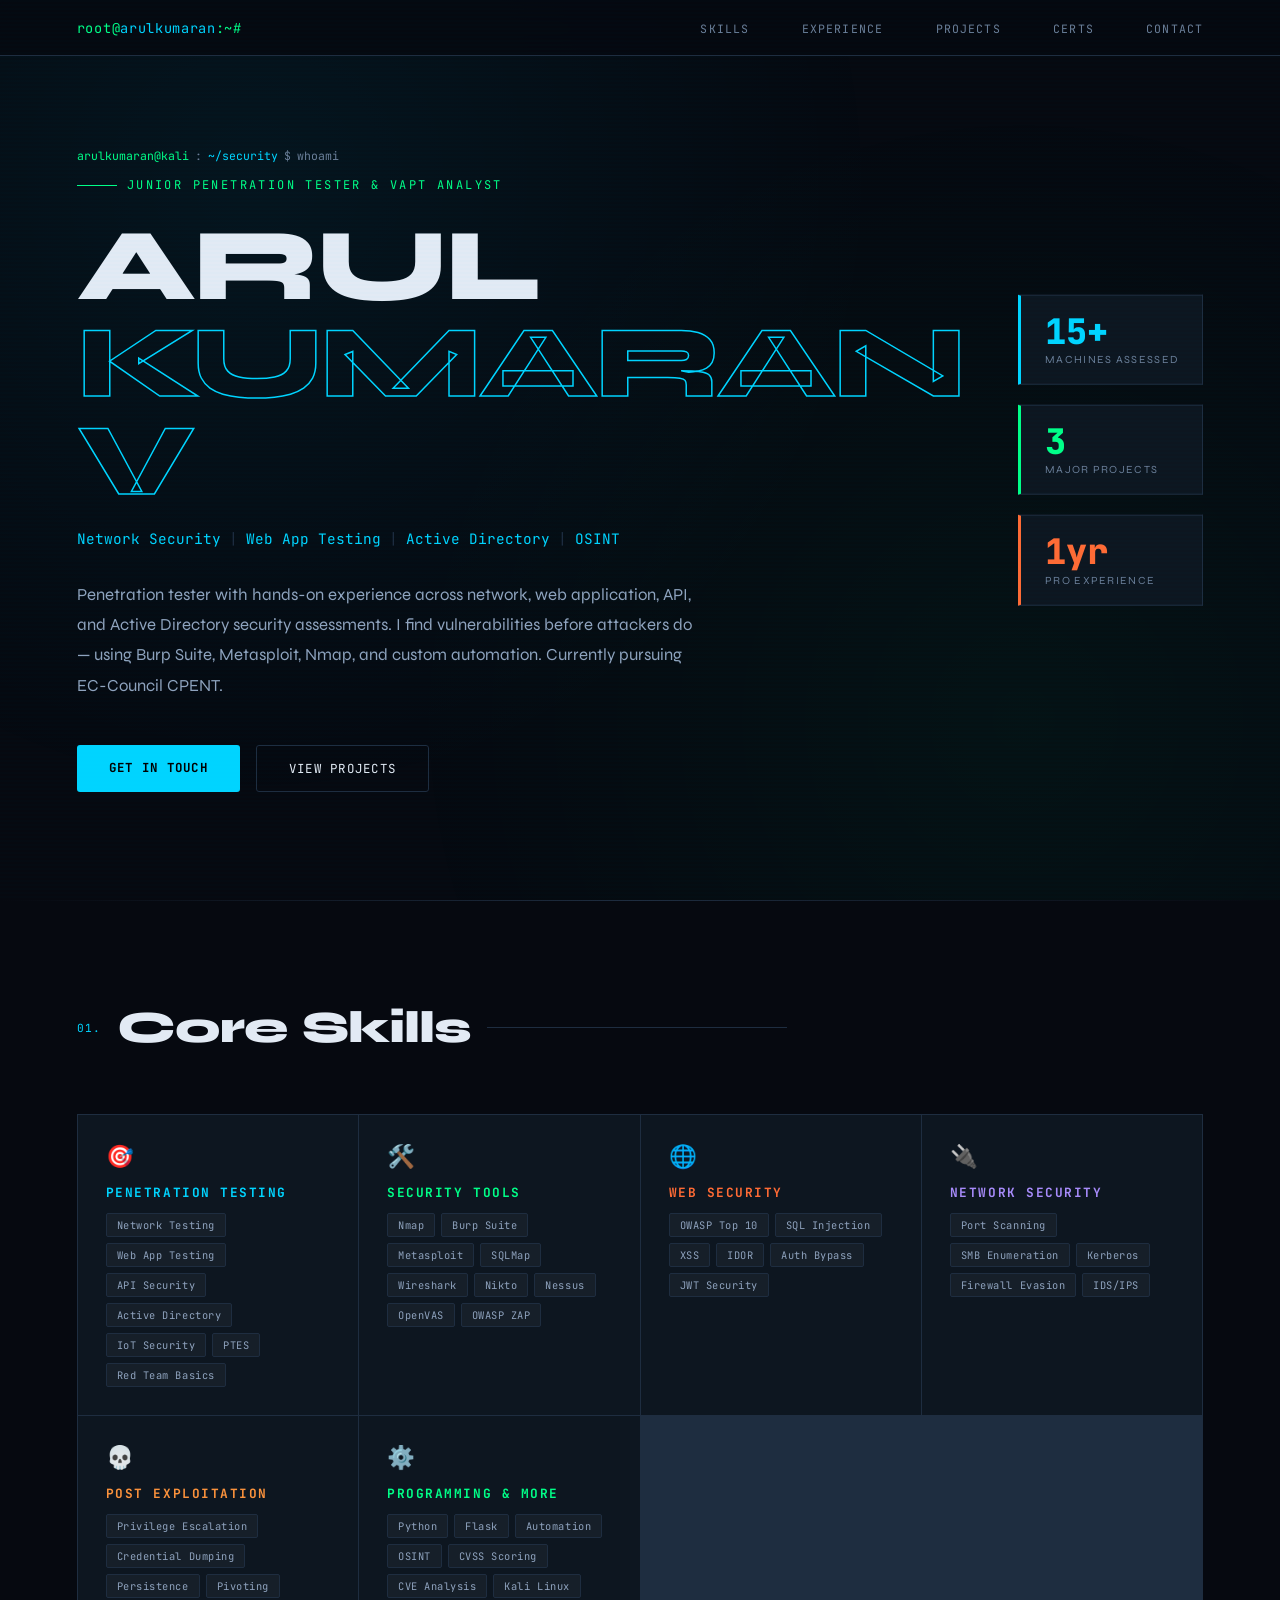
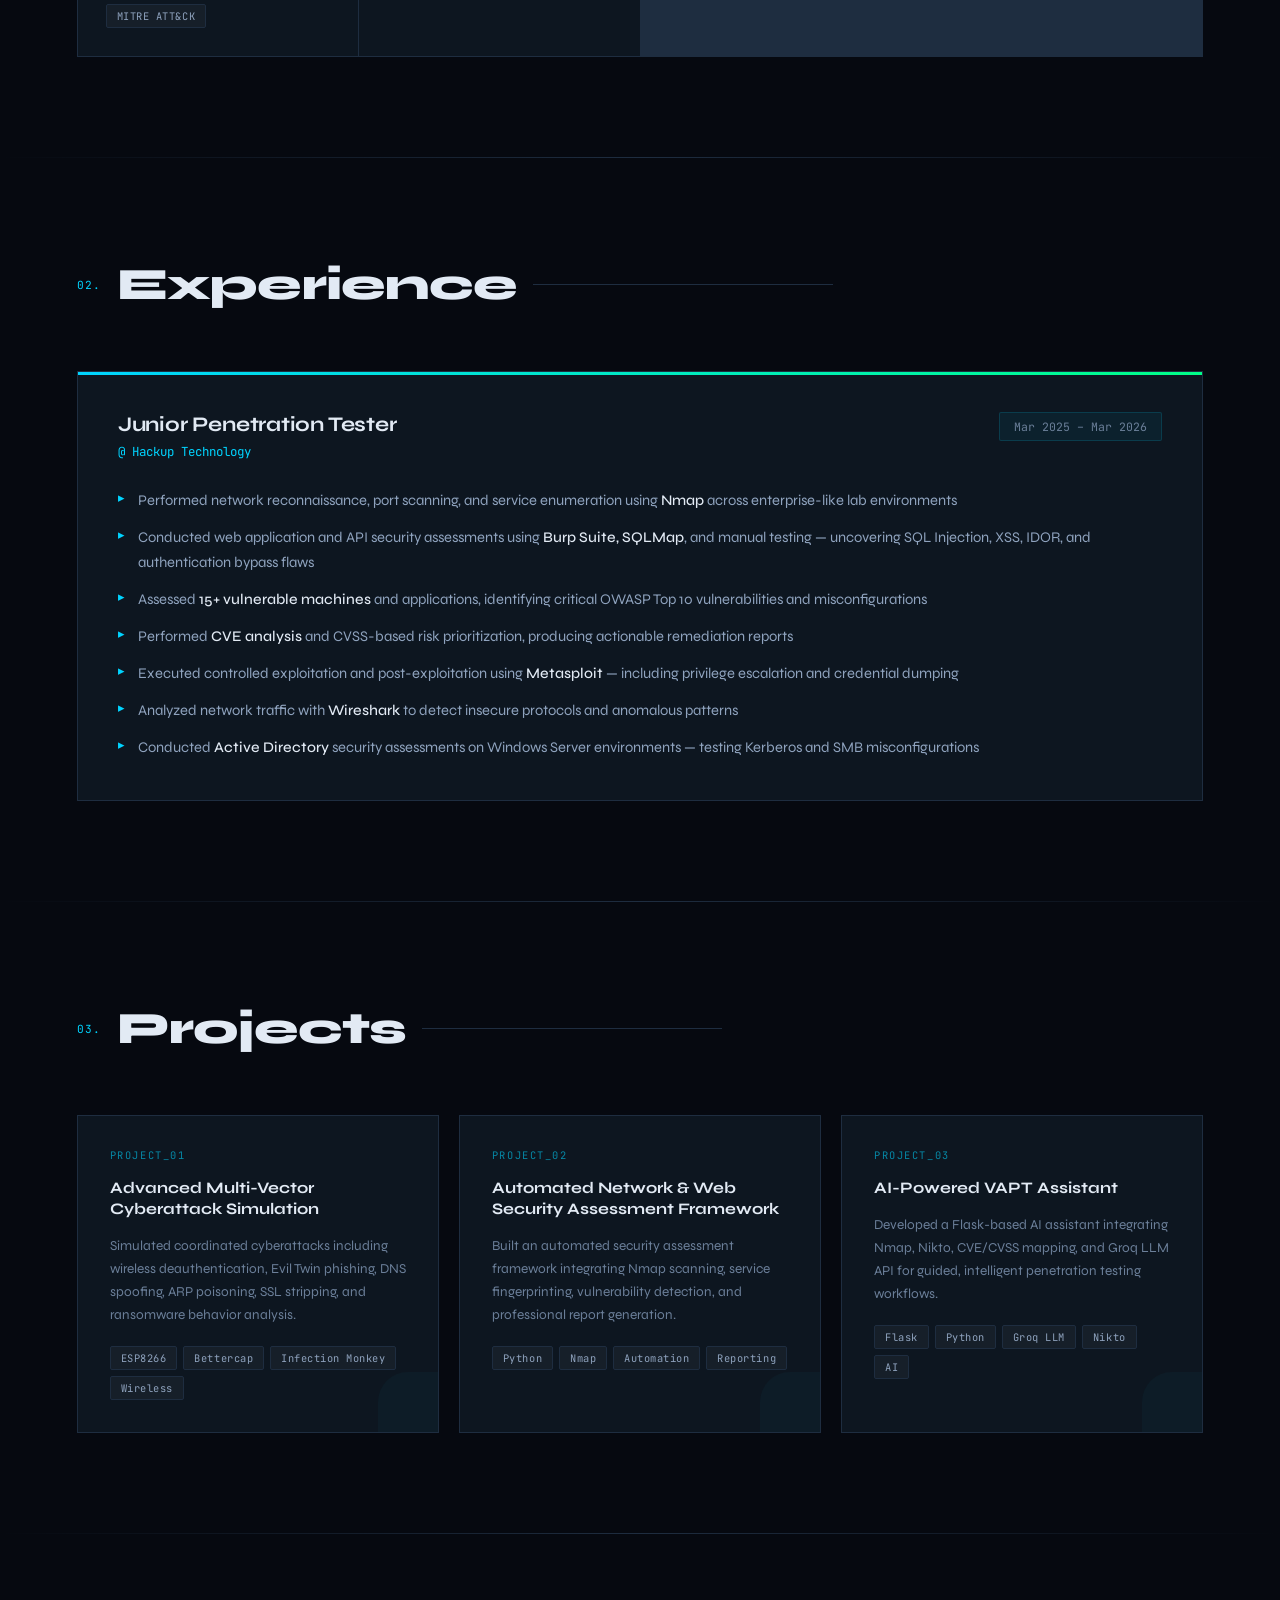
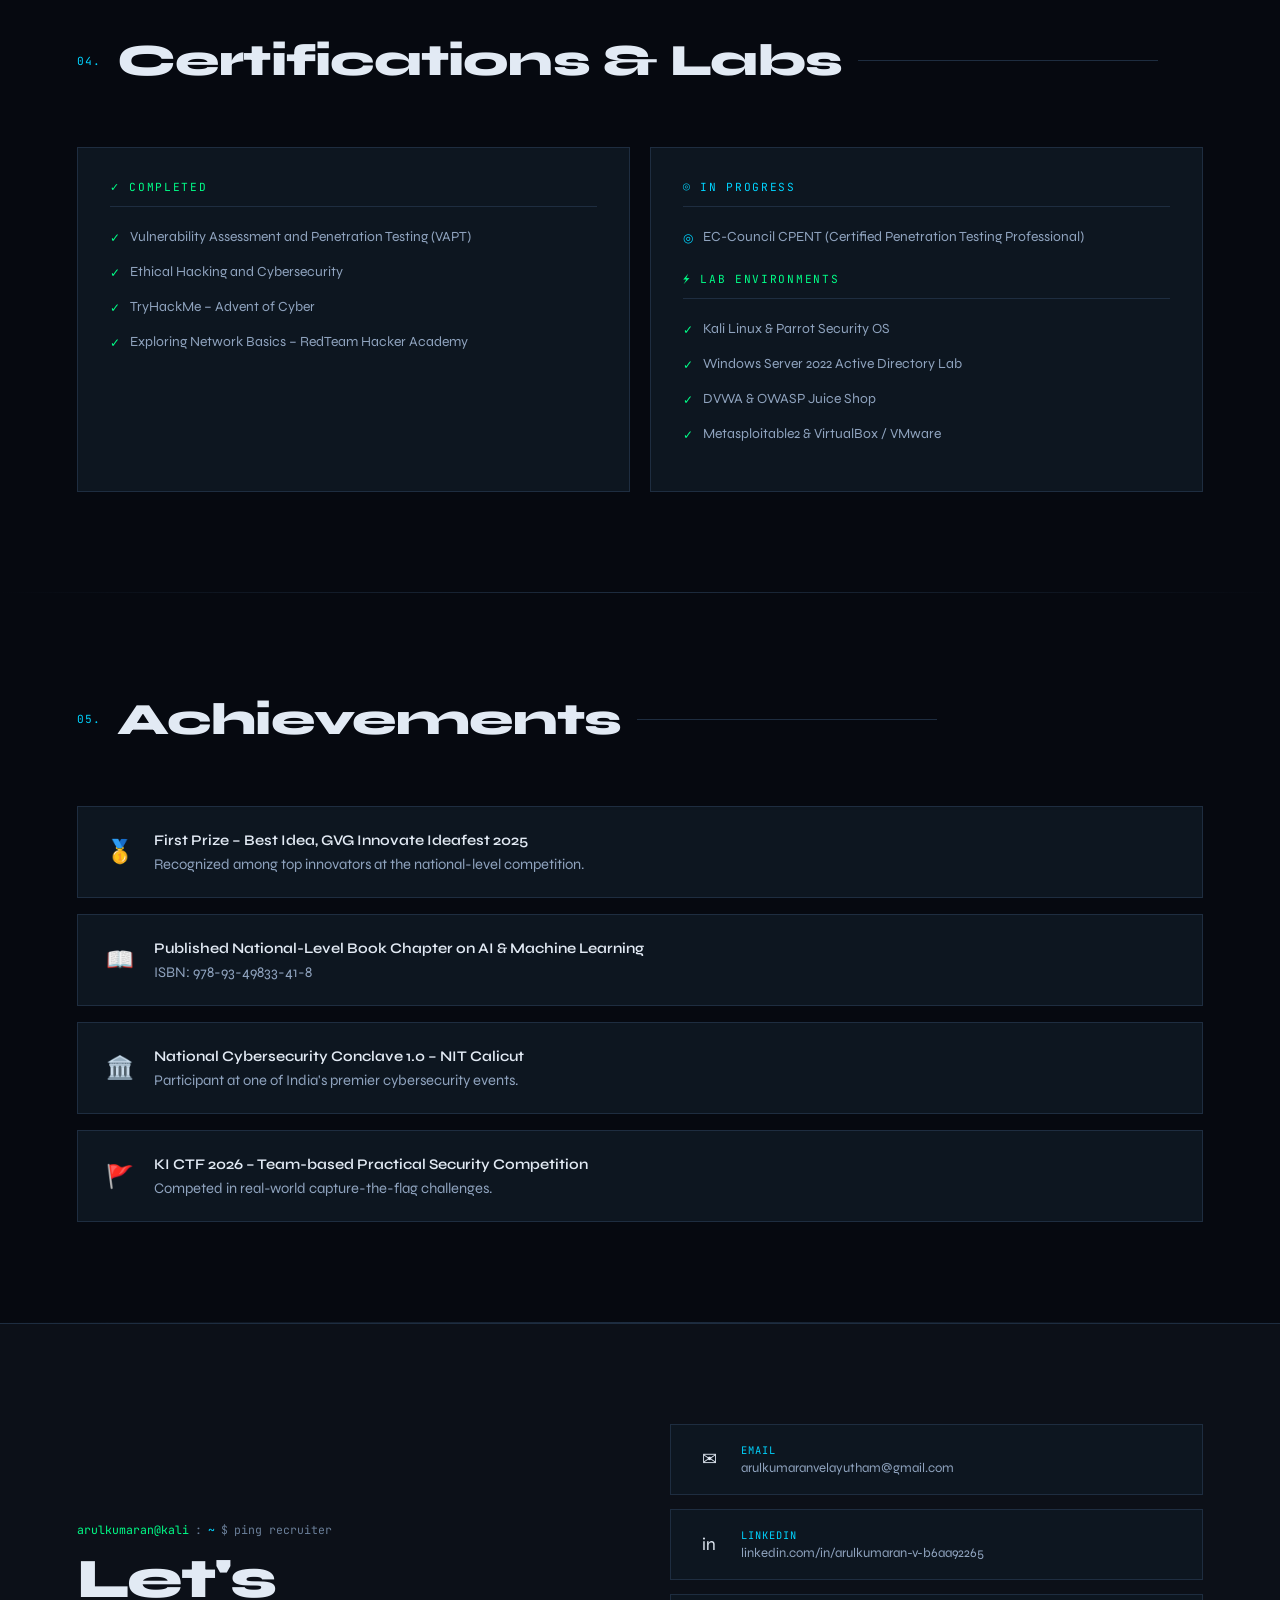
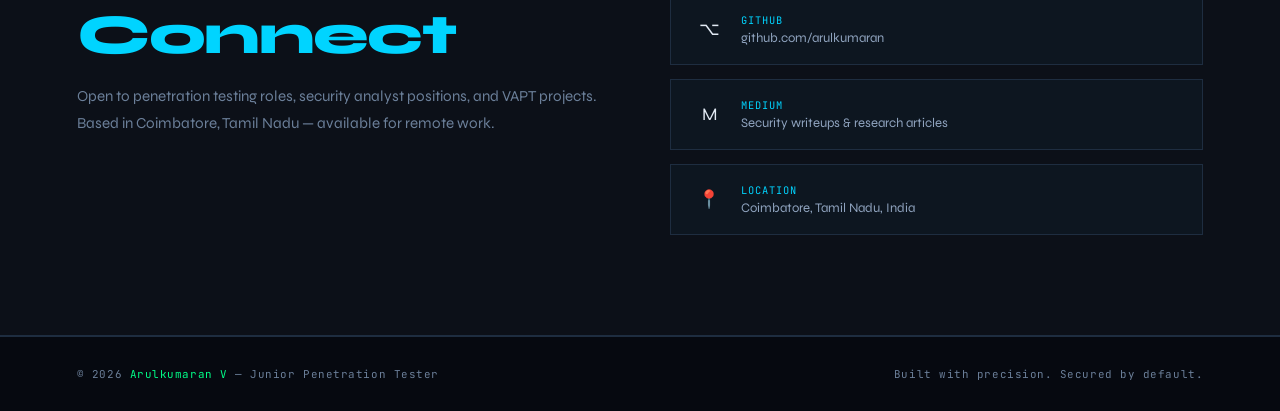
==== commit 040bcb9a: "Rename arulkumaran-portfolio.html to index.html" ====
--- a/index.html
+++ b/index.html
@@ -3,489 +3,1191 @@
 <head>
 <meta charset="UTF-8">
 <meta name="viewport" content="width=device-width, initial-scale=1.0">
-<title>Arulkumaran V | Junior Penetration Tester</title>
-
-<link href="https://fonts.googleapis.com/css2?family=Poppins:wght@300;400;500;600;700&display=swap" rel="stylesheet">
-
+<title>Arulkumaran V — Penetration Tester</title>
+<link href="https://fonts.googleapis.com/css2?family=JetBrains+Mono:wght@300;400;500;700&family=Syne:wght@400;500;700;800&display=swap" rel="stylesheet">
 <style>
-*{
-margin:0;
-padding:0;
-box-sizing:border-box;
-scroll-behavior:smooth;
-font-family:'Poppins',sans-serif;
-}
-
-body{
-background:#0d1117;
-color:#e6edf3;
-line-height:1.7;
-}
-
-header{
-position:fixed;
-width:100%;
-top:0;
-background:#161b22;
-padding:15px 8%;
-z-index:1000;
-border-bottom:1px solid #30363d;
-}
-
-nav{
-display:flex;
-justify-content:space-between;
-align-items:center;
-}
-
-.logo{
-font-size:1.3rem;
-font-weight:700;
-color:#58a6ff;
-}
-
-nav ul{
-display:flex;
-list-style:none;
-gap:20px;
-}
-
-nav a{
-color:#e6edf3;
-text-decoration:none;
-transition:.3s;
-}
-
-nav a:hover{
-color:#58a6ff;
-}
-
-.hero{
-height:100vh;
-display:flex;
-justify-content:center;
-align-items:center;
-text-align:center;
-padding:20px;
-}
-
-.hero h1{
-font-size:4rem;
-color:#58a6ff;
-}
-
-.hero h2{
-margin:10px 0;
-font-weight:400;
-}
-
-.hero p{
-max-width:850px;
-margin:auto;
-}
-
-.btn{
-display:inline-block;
-margin-top:25px;
-padding:12px 25px;
-background:#238636;
-color:white;
-text-decoration:none;
-border-radius:8px;
-font-weight:600;
-}
-
-.btn:hover{
-background:#2ea043;
-}
-
-section{
-padding:90px 8%;
-}
-
-.section-title{
-font-size:2rem;
-margin-bottom:30px;
-color:#58a6ff;
-}
-
-.grid{
-display:grid;
-grid-template-columns:repeat(auto-fit,minmax(280px,1fr));
-gap:20px;
-}
-
-.card{
-background:#161b22;
-padding:25px;
-border-radius:10px;
-border:1px solid #30363d;
-transition:.3s;
-}
-
-.card:hover{
-transform:translateY(-5px);
-border-color:#58a6ff;
-}
-
-.card h3{
-margin-bottom:10px;
-color:#58a6ff;
-}
-
-.timeline{
-background:#161b22;
-padding:25px;
-border-radius:10px;
-border:1px solid #30363d;
-}
-
-.timeline ul{
-padding-left:20px;
-}
-
-footer{
-background:#161b22;
-text-align:center;
-padding:20px;
-border-top:1px solid #30363d;
-}
-
-.contact a{
-color:#58a6ff;
-text-decoration:none;
-}
-
-#topBtn{
-display:none;
-position:fixed;
-bottom:20px;
-right:20px;
-border:none;
-background:#58a6ff;
-color:white;
-padding:12px 15px;
-border-radius:50%;
-cursor:pointer;
-}
-
-.fade{
-opacity:0;
-transform:translateY(20px);
-transition:all .8s ease;
-}
-
-.show{
-opacity:1;
-transform:translateY(0);
-}
-
-@media(max-width:768px){
-
-nav{
-flex-direction:column;
-gap:10px;
-}
-
-nav ul{
-flex-wrap:wrap;
-justify-content:center;
-}
-
-.hero h1{
-font-size:2.4rem;
-}
+:root {
+  --bg: #060910;
+  --bg2: #0c1018;
+  --bg3: #111827;
+  --border: #1e2d40;
+  --accent: #00d4ff;
+  --accent2: #00ff88;
+  --accent3: #ff6b35;
+  --text: #e2eaf4;
+  --muted: #6b7f99;
+  --card: #0d1620;
+}
+
+* { margin: 0; padding: 0; box-sizing: border-box; scroll-behavior: smooth; }
+
+body {
+  background: var(--bg);
+  color: var(--text);
+  font-family: 'Syne', sans-serif;
+  overflow-x: hidden;
+}
+
+/* Scanline overlay */
+body::before {
+  content: '';
+  position: fixed;
+  inset: 0;
+  background: repeating-linear-gradient(0deg, transparent, transparent 2px, rgba(0,212,255,0.012) 2px, rgba(0,212,255,0.012) 4px);
+  pointer-events: none;
+  z-index: 9999;
+}
+
+/* Grid noise background */
+body::after {
+  content: '';
+  position: fixed;
+  inset: 0;
+  background-image: radial-gradient(circle at 20% 20%, rgba(0,212,255,0.06) 0%, transparent 50%), radial-gradient(circle at 80% 80%, rgba(0,255,136,0.04) 0%, transparent 50%);
+  pointer-events: none;
+  z-index: 0;
+}
+
+/* NAV */
+nav {
+  position: fixed;
+  top: 0; width: 100%;
+  z-index: 1000;
+  padding: 18px 6%;
+  display: flex;
+  justify-content: space-between;
+  align-items: center;
+  background: rgba(6,9,16,0.85);
+  backdrop-filter: blur(20px);
+  border-bottom: 1px solid var(--border);
+}
+
+.nav-logo {
+  font-family: 'JetBrains Mono', monospace;
+  font-size: 0.85rem;
+  color: var(--accent);
+  letter-spacing: 0.05em;
+}
+
+.nav-logo span { color: var(--accent2); }
+
+.nav-links {
+  display: flex;
+  list-style: none;
+  gap: 32px;
+}
+
+.nav-links a {
+  font-family: 'JetBrains Mono', monospace;
+  font-size: 0.72rem;
+  color: var(--muted);
+  text-decoration: none;
+  letter-spacing: 0.1em;
+  text-transform: uppercase;
+  transition: color 0.2s;
+  position: relative;
+}
+
+.nav-links a::before {
+  content: '//';
+  color: var(--accent);
+  margin-right: 4px;
+  opacity: 0;
+  transition: opacity 0.2s;
+}
+
+.nav-links a:hover { color: var(--text); }
+.nav-links a:hover::before { opacity: 1; }
+
+/* HERO */
+.hero {
+  min-height: 100vh;
+  display: flex;
+  align-items: center;
+  padding: 100px 6% 60px;
+  position: relative;
+  z-index: 1;
+}
+
+.hero-inner {
+  max-width: 900px;
+}
+
+.hero-tag {
+  font-family: 'JetBrains Mono', monospace;
+  font-size: 0.75rem;
+  color: var(--accent2);
+  letter-spacing: 0.2em;
+  text-transform: uppercase;
+  margin-bottom: 24px;
+  display: flex;
+  align-items: center;
+  gap: 10px;
+}
+
+.hero-tag::before {
+  content: '';
+  display: inline-block;
+  width: 40px; height: 1px;
+  background: var(--accent2);
+}
+
+.hero h1 {
+  font-size: clamp(3rem, 8vw, 6.5rem);
+  font-weight: 800;
+  line-height: 0.95;
+  letter-spacing: -0.03em;
+  margin-bottom: 20px;
+}
+
+.hero h1 .name-line {
+  display: block;
+}
+
+.hero h1 .highlight {
+  color: transparent;
+  -webkit-text-stroke: 1.5px var(--accent);
+  position: relative;
+}
+
+.hero-subtitle {
+  font-family: 'JetBrains Mono', monospace;
+  font-size: 0.9rem;
+  color: var(--muted);
+  margin-bottom: 32px;
+  display: flex;
+  align-items: center;
+  gap: 8px;
+  flex-wrap: wrap;
+}
+
+.hero-subtitle .pipe { color: var(--border); }
+.hero-subtitle .role { color: var(--accent); }
+
+.hero-bio {
+  font-size: 1.05rem;
+  color: #8fa3be;
+  line-height: 1.8;
+  max-width: 620px;
+  margin-bottom: 44px;
+  font-weight: 400;
+}
+
+.hero-cta {
+  display: flex;
+  gap: 16px;
+  flex-wrap: wrap;
+}
+
+.btn-primary {
+  padding: 14px 32px;
+  background: var(--accent);
+  color: #000;
+  text-decoration: none;
+  font-family: 'JetBrains Mono', monospace;
+  font-size: 0.78rem;
+  font-weight: 700;
+  letter-spacing: 0.1em;
+  text-transform: uppercase;
+  border-radius: 3px;
+  transition: all 0.2s;
+}
+
+.btn-primary:hover {
+  background: var(--accent2);
+  transform: translateY(-2px);
+}
+
+.btn-outline {
+  padding: 14px 32px;
+  background: transparent;
+  color: var(--text);
+  text-decoration: none;
+  font-family: 'JetBrains Mono', monospace;
+  font-size: 0.78rem;
+  letter-spacing: 0.1em;
+  text-transform: uppercase;
+  border-radius: 3px;
+  border: 1px solid var(--border);
+  transition: all 0.2s;
+}
+
+.btn-outline:hover {
+  border-color: var(--accent);
+  color: var(--accent);
+}
+
+/* Floating stats */
+.hero-stats {
+  position: absolute;
+  right: 6%;
+  top: 50%;
+  transform: translateY(-50%);
+  display: flex;
+  flex-direction: column;
+  gap: 20px;
+}
+
+.stat-box {
+  background: var(--card);
+  border: 1px solid var(--border);
+  border-left: 3px solid var(--accent);
+  padding: 18px 24px;
+  min-width: 160px;
+}
+
+.stat-box .num {
+  font-size: 2.2rem;
+  font-weight: 800;
+  color: var(--accent);
+  line-height: 1;
+  font-family: 'JetBrains Mono', monospace;
+}
+
+.stat-box .label {
+  font-size: 0.68rem;
+  color: var(--muted);
+  text-transform: uppercase;
+  letter-spacing: 0.12em;
+  margin-top: 4px;
+}
+
+.stat-box:nth-child(2) { border-left-color: var(--accent2); }
+.stat-box:nth-child(2) .num { color: var(--accent2); }
+.stat-box:nth-child(3) { border-left-color: var(--accent3); }
+.stat-box:nth-child(3) .num { color: var(--accent3); }
+
+/* SECTIONS */
+section {
+  padding: 100px 6%;
+  position: relative;
+  z-index: 1;
+}
+
+.section-header {
+  display: flex;
+  align-items: center;
+  gap: 16px;
+  margin-bottom: 60px;
+}
+
+.section-num {
+  font-family: 'JetBrains Mono', monospace;
+  font-size: 0.7rem;
+  color: var(--accent);
+  letter-spacing: 0.1em;
+}
+
+.section-title {
+  font-size: clamp(1.8rem, 4vw, 2.8rem);
+  font-weight: 800;
+  letter-spacing: -0.02em;
+}
+
+.section-line {
+  flex: 1;
+  height: 1px;
+  background: var(--border);
+  max-width: 300px;
+}
+
+/* SKILLS */
+.skills-grid {
+  display: grid;
+  grid-template-columns: repeat(auto-fit, minmax(260px, 1fr));
+  gap: 1px;
+  background: var(--border);
+  border: 1px solid var(--border);
+}
+
+.skill-cell {
+  background: var(--card);
+  padding: 28px;
+  transition: background 0.2s;
+  position: relative;
+  overflow: hidden;
+}
+
+.skill-cell::before {
+  content: '';
+  position: absolute;
+  top: 0; left: 0;
+  width: 3px; height: 0;
+  background: var(--accent);
+  transition: height 0.3s;
+}
+
+.skill-cell:hover::before { height: 100%; }
+.skill-cell:hover { background: var(--bg3); }
+
+.skill-cell:nth-child(2)::before { background: var(--accent2); }
+.skill-cell:nth-child(3)::before { background: var(--accent3); }
+.skill-cell:nth-child(4)::before { background: #a78bfa; }
+.skill-cell:nth-child(5)::before { background: #fb923c; }
+.skill-cell:nth-child(6)::before { background: var(--accent2); }
+
+.skill-icon {
+  font-size: 1.4rem;
+  margin-bottom: 14px;
+}
+
+.skill-cell h3 {
+  font-size: 0.8rem;
+  font-weight: 700;
+  text-transform: uppercase;
+  letter-spacing: 0.12em;
+  color: var(--accent);
+  margin-bottom: 12px;
+  font-family: 'JetBrains Mono', monospace;
+}
+
+.skill-cell:nth-child(2) h3 { color: var(--accent2); }
+.skill-cell:nth-child(3) h3 { color: var(--accent3); }
+.skill-cell:nth-child(4) h3 { color: #a78bfa; }
+.skill-cell:nth-child(5) h3 { color: #fb923c; }
+.skill-cell:nth-child(6) h3 { color: var(--accent2); }
+
+.skill-tags {
+  display: flex;
+  flex-wrap: wrap;
+  gap: 6px;
+}
+
+.tag {
+  font-family: 'JetBrains Mono', monospace;
+  font-size: 0.65rem;
+  padding: 4px 10px;
+  background: rgba(255,255,255,0.04);
+  border: 1px solid var(--border);
+  border-radius: 2px;
+  color: #8fa3be;
+  letter-spacing: 0.05em;
+}
+
+/* EXPERIENCE */
+.exp-block {
+  background: var(--card);
+  border: 1px solid var(--border);
+  padding: 40px;
+  position: relative;
+  overflow: hidden;
+}
+
+.exp-block::before {
+  content: '';
+  position: absolute;
+  top: 0; left: 0;
+  width: 100%; height: 3px;
+  background: linear-gradient(90deg, var(--accent), var(--accent2));
+}
+
+.exp-header {
+  display: flex;
+  justify-content: space-between;
+  align-items: flex-start;
+  margin-bottom: 28px;
+  flex-wrap: wrap;
+  gap: 12px;
+}
+
+.exp-title {
+  font-size: 1.3rem;
+  font-weight: 700;
+  letter-spacing: -0.01em;
+}
+
+.exp-company {
+  color: var(--accent);
+  font-family: 'JetBrains Mono', monospace;
+  font-size: 0.78rem;
+  margin-top: 6px;
+}
+
+.exp-period {
+  font-family: 'JetBrains Mono', monospace;
+  font-size: 0.72rem;
+  color: var(--muted);
+  background: rgba(0,212,255,0.06);
+  border: 1px solid rgba(0,212,255,0.15);
+  padding: 6px 14px;
+  border-radius: 2px;
+  white-space: nowrap;
+}
+
+.exp-list {
+  list-style: none;
+  display: flex;
+  flex-direction: column;
+  gap: 12px;
+}
+
+.exp-list li {
+  font-size: 0.92rem;
+  color: #8fa3be;
+  line-height: 1.7;
+  padding-left: 20px;
+  position: relative;
+}
+
+.exp-list li::before {
+  content: '▸';
+  position: absolute;
+  left: 0;
+  color: var(--accent);
+  font-size: 0.8rem;
+}
+
+.exp-list li strong {
+  color: var(--text);
+  font-weight: 500;
+}
+
+/* PROJECTS */
+.projects-grid {
+  display: grid;
+  grid-template-columns: repeat(auto-fit, minmax(300px, 1fr));
+  gap: 20px;
+}
+
+.project-card {
+  background: var(--card);
+  border: 1px solid var(--border);
+  padding: 32px;
+  transition: all 0.3s;
+  position: relative;
+  overflow: hidden;
+  cursor: default;
+}
+
+.project-card::after {
+  content: '';
+  position: absolute;
+  bottom: 0; right: 0;
+  width: 60px; height: 60px;
+  background: var(--accent);
+  opacity: 0.03;
+  border-radius: 50% 0 0 0;
+  transition: all 0.3s;
+}
+
+.project-card:hover {
+  border-color: rgba(0,212,255,0.3);
+  transform: translateY(-4px);
+}
+
+.project-card:hover::after {
+  width: 120px; height: 120px;
+  opacity: 0.06;
+}
+
+.project-num {
+  font-family: 'JetBrains Mono', monospace;
+  font-size: 0.65rem;
+  color: var(--accent);
+  letter-spacing: 0.15em;
+  margin-bottom: 16px;
+  opacity: 0.6;
+}
+
+.project-card h3 {
+  font-size: 1rem;
+  font-weight: 700;
+  margin-bottom: 14px;
+  line-height: 1.3;
+}
+
+.project-card p {
+  font-size: 0.85rem;
+  color: var(--muted);
+  line-height: 1.7;
+  margin-bottom: 20px;
+}
+
+.project-tech {
+  display: flex;
+  flex-wrap: wrap;
+  gap: 6px;
+}
+
+/* CERTS */
+.certs-grid {
+  display: grid;
+  grid-template-columns: 1fr 1fr;
+  gap: 20px;
+}
+
+.cert-group {
+  background: var(--card);
+  border: 1px solid var(--border);
+  padding: 32px;
+}
+
+.cert-group-title {
+  font-family: 'JetBrains Mono', monospace;
+  font-size: 0.7rem;
+  text-transform: uppercase;
+  letter-spacing: 0.15em;
+  margin-bottom: 20px;
+  padding-bottom: 12px;
+  border-bottom: 1px solid var(--border);
+}
+
+.cert-group-title.completed { color: var(--accent2); }
+.cert-group-title.inprogress { color: var(--accent); }
+
+.cert-item {
+  display: flex;
+  align-items: flex-start;
+  gap: 10px;
+  margin-bottom: 14px;
+  font-size: 0.87rem;
+  color: #8fa3be;
+  line-height: 1.5;
+}
+
+.cert-item::before {
+  content: '✓';
+  color: var(--accent2);
+  font-size: 0.75rem;
+  flex-shrink: 0;
+  margin-top: 2px;
+}
+
+.cert-group .inprogress-item::before {
+  content: '◎';
+  color: var(--accent);
+}
+
+/* ACHIEVEMENTS */
+.achieve-list {
+  display: flex;
+  flex-direction: column;
+  gap: 16px;
+}
+
+.achieve-item {
+  display: flex;
+  align-items: center;
+  gap: 20px;
+  padding: 22px 28px;
+  background: var(--card);
+  border: 1px solid var(--border);
+  transition: all 0.2s;
+}
+
+.achieve-item:hover {
+  border-color: rgba(0,212,255,0.2);
+  background: var(--bg3);
+}
+
+.achieve-icon {
+  font-size: 1.4rem;
+  flex-shrink: 0;
+}
+
+.achieve-item p {
+  font-size: 0.92rem;
+  color: #8fa3be;
+  line-height: 1.5;
+}
+
+.achieve-item p strong {
+  display: block;
+  color: var(--text);
+  font-weight: 600;
+  margin-bottom: 2px;
+}
+
+/* CONTACT */
+.contact-section {
+  background: var(--bg2);
+  border-top: 1px solid var(--border);
+  border-bottom: 1px solid var(--border);
+}
+
+.contact-inner {
+  display: grid;
+  grid-template-columns: 1fr 1fr;
+  gap: 60px;
+  align-items: center;
+}
+
+.contact-text h2 {
+  font-size: clamp(2rem, 5vw, 3.5rem);
+  font-weight: 800;
+  letter-spacing: -0.03em;
+  line-height: 1;
+  margin-bottom: 20px;
+}
+
+.contact-text h2 span { color: var(--accent); }
+
+.contact-text p {
+  color: var(--muted);
+  font-size: 0.95rem;
+  line-height: 1.8;
+}
+
+.contact-links {
+  display: flex;
+  flex-direction: column;
+  gap: 14px;
+}
+
+.contact-link {
+  display: flex;
+  align-items: center;
+  gap: 16px;
+  padding: 18px 22px;
+  background: var(--card);
+  border: 1px solid var(--border);
+  text-decoration: none;
+  transition: all 0.2s;
+  color: var(--text);
+}
+
+.contact-link:hover {
+  border-color: var(--accent);
+  background: rgba(0,212,255,0.04);
+}
+
+.contact-link-icon {
+  font-size: 1.1rem;
+  width: 32px;
+  text-align: center;
+}
+
+.contact-link-text {
+  font-size: 0.85rem;
+}
+
+.contact-link-text .cl-label {
+  font-family: 'JetBrains Mono', monospace;
+  font-size: 0.65rem;
+  color: var(--accent);
+  text-transform: uppercase;
+  letter-spacing: 0.1em;
+  display: block;
+  margin-bottom: 2px;
+}
+
+.contact-link-text .cl-value {
+  color: #8fa3be;
+  font-size: 0.82rem;
+}
+
+/* FOOTER */
+footer {
+  padding: 30px 6%;
+  border-top: 1px solid var(--border);
+  display: flex;
+  justify-content: space-between;
+  align-items: center;
+  z-index: 1;
+  position: relative;
+}
+
+footer p {
+  font-family: 'JetBrains Mono', monospace;
+  font-size: 0.68rem;
+  color: var(--muted);
+  letter-spacing: 0.05em;
+}
+
+footer .footer-accent { color: var(--accent2); }
+
+/* SCROLL TOP */
+#scrollTop {
+  position: fixed;
+  bottom: 28px; right: 28px;
+  width: 44px; height: 44px;
+  background: var(--accent);
+  color: #000;
+  border: none;
+  border-radius: 3px;
+  font-size: 1.1rem;
+  cursor: pointer;
+  display: none;
+  align-items: center;
+  justify-content: center;
+  z-index: 999;
+  font-weight: 700;
+  transition: all 0.2s;
+}
+
+#scrollTop:hover { background: var(--accent2); }
+
+/* ANIMATIONS */
+@keyframes fadeUp {
+  from { opacity: 0; transform: translateY(30px); }
+  to { opacity: 1; transform: translateY(0); }
+}
+
+@keyframes blink {
+  0%, 100% { opacity: 1; }
+  50% { opacity: 0; }
+}
+
+.cursor {
+  display: inline-block;
+  width: 3px; height: 0.85em;
+  background: var(--accent);
+  vertical-align: middle;
+  animation: blink 1s infinite;
+  margin-left: 4px;
+}
+
+.fade-in {
+  opacity: 0;
+  transform: translateY(24px);
+  transition: opacity 0.7s ease, transform 0.7s ease;
+}
+
+.fade-in.visible {
+  opacity: 1;
+  transform: translateY(0);
+}
+
+/* Terminal prompt decoration */
+.terminal-line {
+  font-family: 'JetBrains Mono', monospace;
+  font-size: 0.72rem;
+  color: var(--muted);
+  margin-bottom: 14px;
+  display: flex;
+  align-items: center;
+  gap: 6px;
+}
+
+.terminal-line .prompt { color: var(--accent2); }
+.terminal-line .path { color: var(--accent); }
+
+/* DIVIDER */
+.divider {
+  width: 100%;
+  height: 1px;
+  background: linear-gradient(90deg, transparent, var(--border), transparent);
+  margin: 0;
+}
+
+/* RESPONSIVE */
+@media (max-width: 900px) {
+  .hero-stats { display: none; }
+  .certs-grid { grid-template-columns: 1fr; }
+  .contact-inner { grid-template-columns: 1fr; gap: 40px; }
+  .nav-links { display: none; }
+}
+
+@media (max-width: 600px) {
+  nav { padding: 14px 5%; }
+  section { padding: 70px 5%; }
+  .hero { padding: 90px 5% 50px; }
+  footer { flex-direction: column; gap: 8px; text-align: center; }
 }
 </style>
 </head>
-
 <body>
 
-<header>
+<!-- NAV -->
 <nav>
-<div class="logo">ARULKUMARAN V</div>
-
-<ul>
-<li><a href="#about">About</a></li>
-<li><a href="#skills">Skills</a></li>
-<li><a href="#experience">Experience</a></li>
-<li><a href="#projects">Projects</a></li>
-<li><a href="#contact">Contact</a></li>
-</ul>
+  <div class="nav-logo">
+    <span>root@</span>arulkumaran<span>:~#</span>
+  </div>
+  <ul class="nav-links">
+    <li><a href="#skills">skills</a></li>
+    <li><a href="#experience">experience</a></li>
+    <li><a href="#projects">projects</a></li>
+    <li><a href="#certs">certs</a></li>
+    <li><a href="#contact">contact</a></li>
+  </ul>
 </nav>
-</header>
-
+
+<!-- HERO -->
 <section class="hero">
-
-<div>
-<h1>ARULKUMARAN V</h1>
-
-<h2 id="typing"></h2>
-
-<p>
-Junior Penetration Tester with hands on experience in Network Security,
-Web Application Security, API Security Testing and Active Directory
-Assessments. Skilled in Nmap, Burp Suite, SQLMap, Metasploit,
-Wireshark, Nessus, OpenVAS and Python Automation.
-</p>
-
-<a class="btn" href="#contact">Contact Me</a>
-
-</div>
-
+  <div class="hero-inner">
+    <div class="terminal-line">
+      <span class="prompt">arulkumaran@kali</span>
+      <span>:</span>
+      <span class="path">~/security</span>
+      <span>$</span>
+      <span>whoami</span>
+    </div>
+
+    <div class="hero-tag">Junior Penetration Tester &amp; VAPT Analyst</div>
+
+    <h1>
+      <span class="name-line">ARUL</span>
+      <span class="name-line highlight">KUMARAN V</span>
+    </h1>
+
+    <div class="hero-subtitle">
+      <span class="role">Network Security</span>
+      <span class="pipe">|</span>
+      <span class="role">Web App Testing</span>
+      <span class="pipe">|</span>
+      <span class="role">Active Directory</span>
+      <span class="pipe">|</span>
+      <span class="role">OSINT</span>
+    </div>
+
+    <p class="hero-bio">
+      Penetration tester with hands-on experience across network, web application, API, and Active Directory security assessments. I find vulnerabilities before attackers do — using Burp Suite, Metasploit, Nmap, and custom automation. Currently pursuing EC-Council CPENT.
+    </p>
+
+    <div class="hero-cta">
+      <a href="#contact" class="btn-primary">Get In Touch</a>
+      <a href="#projects" class="btn-outline">View Projects</a>
+    </div>
+  </div>
+
+  <div class="hero-stats">
+    <div class="stat-box">
+      <div class="num">15+</div>
+      <div class="label">Machines Assessed</div>
+    </div>
+    <div class="stat-box">
+      <div class="num">3</div>
+      <div class="label">Major Projects</div>
+    </div>
+    <div class="stat-box">
+      <div class="num">1yr</div>
+      <div class="label">Pro Experience</div>
+    </div>
+  </div>
 </section>
 
-<section id="about" class="fade">
-
-<h2 class="section-title">About Me</h2>
-
-<p>
-Cybersecurity professional with practical experience in reconnaissance,
-vulnerability assessment, exploitation and post-exploitation across
-Linux, Windows and Active Directory environments.
-
-Passionate about offensive security, ethical hacking, penetration
-testing and security research. Experienced in identifying OWASP Top 10
-vulnerabilities, CVE analysis and reporting security findings.
-</p>
-
+<div class="divider"></div>
+
+<!-- SKILLS -->
+<section id="skills">
+  <div class="section-header fade-in">
+    <span class="section-num">01.</span>
+    <h2 class="section-title">Core Skills</h2>
+    <div class="section-line"></div>
+  </div>
+
+  <div class="skills-grid fade-in">
+    <div class="skill-cell">
+      <div class="skill-icon">🎯</div>
+      <h3>Penetration Testing</h3>
+      <div class="skill-tags">
+        <span class="tag">Network Testing</span>
+        <span class="tag">Web App Testing</span>
+        <span class="tag">API Security</span>
+        <span class="tag">Active Directory</span>
+        <span class="tag">IoT Security</span>
+        <span class="tag">PTES</span>
+        <span class="tag">Red Team Basics</span>
+      </div>
+    </div>
+
+    <div class="skill-cell">
+      <div class="skill-icon">🛠️</div>
+      <h3>Security Tools</h3>
+      <div class="skill-tags">
+        <span class="tag">Nmap</span>
+        <span class="tag">Burp Suite</span>
+        <span class="tag">Metasploit</span>
+        <span class="tag">SQLMap</span>
+        <span class="tag">Wireshark</span>
+        <span class="tag">Nikto</span>
+        <span class="tag">Nessus</span>
+        <span class="tag">OpenVAS</span>
+        <span class="tag">OWASP ZAP</span>
+      </div>
+    </div>
+
+    <div class="skill-cell">
+      <div class="skill-icon">🌐</div>
+      <h3>Web Security</h3>
+      <div class="skill-tags">
+        <span class="tag">OWASP Top 10</span>
+        <span class="tag">SQL Injection</span>
+        <span class="tag">XSS</span>
+        <span class="tag">IDOR</span>
+        <span class="tag">Auth Bypass</span>
+        <span class="tag">JWT Security</span>
+      </div>
+    </div>
+
+    <div class="skill-cell">
+      <div class="skill-icon">🔌</div>
+      <h3>Network Security</h3>
+      <div class="skill-tags">
+        <span class="tag">Port Scanning</span>
+        <span class="tag">SMB Enumeration</span>
+        <span class="tag">Kerberos</span>
+        <span class="tag">Firewall Evasion</span>
+        <span class="tag">IDS/IPS</span>
+      </div>
+    </div>
+
+    <div class="skill-cell">
+      <div class="skill-icon">💀</div>
+      <h3>Post Exploitation</h3>
+      <div class="skill-tags">
+        <span class="tag">Privilege Escalation</span>
+        <span class="tag">Credential Dumping</span>
+        <span class="tag">Persistence</span>
+        <span class="tag">Pivoting</span>
+        <span class="tag">MITRE ATT&CK</span>
+      </div>
+    </div>
+
+    <div class="skill-cell">
+      <div class="skill-icon">⚙️</div>
+      <h3>Programming &amp; More</h3>
+      <div class="skill-tags">
+        <span class="tag">Python</span>
+        <span class="tag">Flask</span>
+        <span class="tag">Automation</span>
+        <span class="tag">OSINT</span>
+        <span class="tag">CVSS Scoring</span>
+        <span class="tag">CVE Analysis</span>
+        <span class="tag">Kali Linux</span>
+      </div>
+    </div>
+  </div>
 </section>
 
-<section id="skills" class="fade">
-
-<h2 class="section-title">Core Skills</h2>
-
-<div class="grid">
-
-<div class="card">
-<h3>Penetration Testing</h3>
-<p>Web Testing, API Testing, Network Security Testing, Active Directory Assessment, IoT Security Testing, PTES</p>
-</div>
-
-<div class="card">
-<h3>Security Tools</h3>
-<p>Nmap, Burp Suite, OWASP ZAP, SQLMap, Metasploit, Wireshark, Nikto, Nessus, OpenVAS</p>
-</div>
-
-<div class="card">
-<h3>Web Security</h3>
-<p>OWASP Top 10, SQL Injection, XSS, IDOR, Authentication Bypass, JWT Security</p>
-</div>
-
-<div class="card">
-<h3>Network Security</h3>
-<p>Port Scanning, SMB Enumeration, Service Enumeration, Kerberos Basics, Security Hardening</p>
-</div>
-
-<div class="card">
-<h3>Post Exploitation</h3>
-<p>Privilege Escalation, Credential Analysis, Persistence, Pivoting</p>
-</div>
-
-<div class="card">
-<h3>Programming</h3>
-<p>Python, Flask, Automation Scripting, Linux Administration</p>
-</div>
-
-</div>
-
+<div class="divider"></div>
+
+<!-- EXPERIENCE -->
+<section id="experience">
+  <div class="section-header fade-in">
+    <span class="section-num">02.</span>
+    <h2 class="section-title">Experience</h2>
+    <div class="section-line"></div>
+  </div>
+
+  <div class="exp-block fade-in">
+    <div class="exp-header">
+      <div>
+        <div class="exp-title">Junior Penetration Tester</div>
+        <div class="exp-company">@ Hackup Technology</div>
+      </div>
+      <div class="exp-period">Mar 2025 – Mar 2026</div>
+    </div>
+
+    <ul class="exp-list">
+      <li>Performed network reconnaissance, port scanning, and service enumeration using <strong>Nmap</strong> across enterprise-like lab environments</li>
+      <li>Conducted web application and API security assessments using <strong>Burp Suite, SQLMap</strong>, and manual testing — uncovering SQL Injection, XSS, IDOR, and authentication bypass flaws</li>
+      <li>Assessed <strong>15+ vulnerable machines</strong> and applications, identifying critical OWASP Top 10 vulnerabilities and misconfigurations</li>
+      <li>Performed <strong>CVE analysis</strong> and CVSS-based risk prioritization, producing actionable remediation reports</li>
+      <li>Executed controlled exploitation and post-exploitation using <strong>Metasploit</strong> — including privilege escalation and credential dumping</li>
+      <li>Analyzed network traffic with <strong>Wireshark</strong> to detect insecure protocols and anomalous patterns</li>
+      <li>Conducted <strong>Active Directory</strong> security assessments on Windows Server environments — testing Kerberos and SMB misconfigurations</li>
+    </ul>
+  </div>
 </section>
 
-<section id="experience" class="fade">
-
-<h2 class="section-title">Experience</h2>
-
-<div class="timeline">
-
-<h3>Junior Penetration Tester — Hackup Technology</h3>
-<p><strong>Mar 2025 – Mar 2026</strong></p>
-
-<ul>
-<li>Performed network reconnaissance, port scanning and service enumeration using Nmap.</li>
-<li>Conducted web application and API security assessments using Burp Suite and SQLMap.</li>
-<li>Assessed 15+ vulnerable machines and applications for OWASP Top 10 issues.</li>
-<li>Performed CVE analysis and CVSS-based prioritization.</li>
-<li>Executed controlled exploitation and post exploitation activities using Metasploit.</li>
-<li>Analyzed network traffic using Wireshark.</li>
-<li>Worked across Linux, Windows and Active Directory environments.</li>
-</ul>
-
-</div>
-
+<div class="divider"></div>
+
+<!-- PROJECTS -->
+<section id="projects">
+  <div class="section-header fade-in">
+    <span class="section-num">03.</span>
+    <h2 class="section-title">Projects</h2>
+    <div class="section-line"></div>
+  </div>
+
+  <div class="projects-grid fade-in">
+    <div class="project-card">
+      <div class="project-num">PROJECT_01</div>
+      <h3>Advanced Multi-Vector Cyberattack Simulation</h3>
+      <p>Simulated coordinated cyberattacks including wireless deauthentication, Evil Twin phishing, DNS spoofing, ARP poisoning, SSL stripping, and ransomware behavior analysis.</p>
+      <div class="project-tech">
+        <span class="tag">ESP8266</span>
+        <span class="tag">Bettercap</span>
+        <span class="tag">Infection Monkey</span>
+        <span class="tag">Wireless</span>
+      </div>
+    </div>
+
+    <div class="project-card">
+      <div class="project-num">PROJECT_02</div>
+      <h3>Automated Network &amp; Web Security Assessment Framework</h3>
+      <p>Built an automated security assessment framework integrating Nmap scanning, service fingerprinting, vulnerability detection, and professional report generation.</p>
+      <div class="project-tech">
+        <span class="tag">Python</span>
+        <span class="tag">Nmap</span>
+        <span class="tag">Automation</span>
+        <span class="tag">Reporting</span>
+      </div>
+    </div>
+
+    <div class="project-card">
+      <div class="project-num">PROJECT_03</div>
+      <h3>AI-Powered VAPT Assistant</h3>
+      <p>Developed a Flask-based AI assistant integrating Nmap, Nikto, CVE/CVSS mapping, and Groq LLM API for guided, intelligent penetration testing workflows.</p>
+      <div class="project-tech">
+        <span class="tag">Flask</span>
+        <span class="tag">Python</span>
+        <span class="tag">Groq LLM</span>
+        <span class="tag">Nikto</span>
+        <span class="tag">AI</span>
+      </div>
+    </div>
+  </div>
 </section>
 
-<section id="projects" class="fade">
-
-<h2 class="section-title">Projects</h2>
-
-<div class="grid">
-
-<div class="card">
-<h3>Advanced Multi Vector Cyberattack Simulation</h3>
-<p>
-Simulated Evil Twin attacks, DNS spoofing, ARP poisoning,
-SSL stripping and ransomware behavior analysis using
-ESP8266, Bettercap and Infection Monkey.
-</p>
-</div>
-
-<div class="card">
-<h3>Automated Network & Web Security Assessment Framework</h3>
-<p>
-Developed a framework integrating Nmap scanning,
-service fingerprinting, vulnerability detection
-and automated reporting.
-</p>
-</div>
-
-<div class="card">
-<h3>AI-Powered VAPT Assistant</h3>
-<p>
-Built a Flask based AI assistant integrating
-Nmap, Nikto, CVE/CVSS mapping and AI-guided
-penetration testing workflows.
-</p>
-</div>
-
-</div>
-
+<div class="divider"></div>
+
+<!-- CERTS + LABS -->
+<section id="certs">
+  <div class="section-header fade-in">
+    <span class="section-num">04.</span>
+    <h2 class="section-title">Certifications &amp; Labs</h2>
+    <div class="section-line"></div>
+  </div>
+
+  <div class="certs-grid fade-in">
+    <div class="cert-group">
+      <div class="cert-group-title completed">✓ Completed</div>
+      <div class="cert-item">Vulnerability Assessment and Penetration Testing (VAPT)</div>
+      <div class="cert-item">Ethical Hacking and Cybersecurity</div>
+      <div class="cert-item">TryHackMe – Advent of Cyber</div>
+      <div class="cert-item">Exploring Network Basics – RedTeam Hacker Academy</div>
+    </div>
+
+    <div class="cert-group">
+      <div class="cert-group-title inprogress">◎ In Progress</div>
+      <div class="cert-item inprogress-item">EC-Council CPENT (Certified Penetration Testing Professional)</div>
+
+      <div class="cert-group-title completed" style="margin-top: 24px;">⚡ Lab Environments</div>
+      <div class="cert-item">Kali Linux &amp; Parrot Security OS</div>
+      <div class="cert-item">Windows Server 2022 Active Directory Lab</div>
+      <div class="cert-item">DVWA &amp; OWASP Juice Shop</div>
+      <div class="cert-item">Metasploitable2 &amp; VirtualBox / VMware</div>
+    </div>
+  </div>
 </section>
 
-<section class="fade">
-
-<h2 class="section-title">Certifications</h2>
-
-<div class="grid">
-
-<div class="card">
-<h3>Completed</h3>
-<p>
-• Vulnerability Assessment & Penetration Testing (VAPT)<br>
-• Ethical Hacking & Cybersecurity<br>
-• TryHackMe – Advent of Cyber<br>
-• Exploring Network Basics
-</p>
-</div>
-
-<div class="card">
-<h3>In Progress</h3>
-<p>
-• EC-Council CPENT
-</p>
-</div>
-
-</div>
-
+<div class="divider"></div>
+
+<!-- ACHIEVEMENTS -->
+<section>
+  <div class="section-header fade-in">
+    <span class="section-num">05.</span>
+    <h2 class="section-title">Achievements</h2>
+    <div class="section-line"></div>
+  </div>
+
+  <div class="achieve-list fade-in">
+    <div class="achieve-item">
+      <div class="achieve-icon">🥇</div>
+      <p>
+        <strong>First Prize – Best Idea, GVG Innovate Ideafest 2025</strong>
+        Recognized among top innovators at the national-level competition.
+      </p>
+    </div>
+    <div class="achieve-item">
+      <div class="achieve-icon">📖</div>
+      <p>
+        <strong>Published National-Level Book Chapter on AI &amp; Machine Learning</strong>
+        ISBN: 978-93-49833-41-8
+      </p>
+    </div>
+    <div class="achieve-item">
+      <div class="achieve-icon">🏛️</div>
+      <p>
+        <strong>National Cybersecurity Conclave 1.0 – NIT Calicut</strong>
+        Participant at one of India's premier cybersecurity events.
+      </p>
+    </div>
+    <div class="achieve-item">
+      <div class="achieve-icon">🚩</div>
+      <p>
+        <strong>KI CTF 2026 – Team-based Practical Security Competition</strong>
+        Competed in real-world capture-the-flag challenges.
+      </p>
+    </div>
+  </div>
 </section>
 
-<section class="fade">
-
-<h2 class="section-title">Lab Environments</h2>
-
-<div class="grid">
-
-<div class="card">Kali Linux</div>
-<div class="card">Parrot Security OS</div>
-<div class="card">Windows Server 2022 AD Lab</div>
-<div class="card">DVWA</div>
-<div class="card">OWASP Juice Shop</div>
-<div class="card">Metasploitable2</div>
-<div class="card">VirtualBox</div>
-<div class="card">VMware</div>
-
-</div>
-
+<div class="divider"></div>
+
+<!-- CONTACT -->
+<section id="contact" class="contact-section">
+  <div class="contact-inner fade-in">
+    <div class="contact-text">
+      <div class="terminal-line">
+        <span class="prompt">arulkumaran@kali</span><span>:</span><span class="path">~</span><span>$</span><span>ping recruiter</span>
+      </div>
+      <h2>Let's <span>Connect</span></h2>
+      <p>Open to penetration testing roles, security analyst positions, and VAPT projects. Based in Coimbatore, Tamil Nadu — available for remote work.</p>
+    </div>
+
+    <div class="contact-links">
+      <a href="mailto:arulkumaranvelayutham@gmail.com" class="contact-link">
+        <div class="contact-link-icon">✉</div>
+        <div class="contact-link-text">
+          <span class="cl-label">Email</span>
+          <span class="cl-value">arulkumaranvelayutham@gmail.com</span>
+        </div>
+      </a>
+
+      <a href="https://www.linkedin.com/in/arulkumaran-v-b6aa92265" target="_blank" class="contact-link">
+        <div class="contact-link-icon">in</div>
+        <div class="contact-link-text">
+          <span class="cl-label">LinkedIn</span>
+          <span class="cl-value">linkedin.com/in/arulkumaran-v-b6aa92265</span>
+        </div>
+      </a>
+
+      <a href="https://github.com" target="_blank" class="contact-link">
+        <div class="contact-link-icon">⌥</div>
+        <div class="contact-link-text">
+          <span class="cl-label">GitHub</span>
+          <span class="cl-value">github.com/arulkumaran</span>
+        </div>
+      </a>
+
+      <a href="https://medium.com" target="_blank" class="contact-link">
+        <div class="contact-link-icon">M</div>
+        <div class="contact-link-text">
+          <span class="cl-label">Medium</span>
+          <span class="cl-value">Security writeups &amp; research articles</span>
+        </div>
+      </a>
+
+      <div class="contact-link" style="cursor:default;">
+        <div class="contact-link-icon">📍</div>
+        <div class="contact-link-text">
+          <span class="cl-label">Location</span>
+          <span class="cl-value">Coimbatore, Tamil Nadu, India</span>
+        </div>
+      </div>
+    </div>
+  </div>
 </section>
 
-<section class="fade">
-
-<h2 class="section-title">Achievements</h2>
-
-<ul>
-<li>First Prize – Best Idea, GVG Innovate Ideafest 2025</li>
-<li>Published National-Level Book Chapter on AI & Machine Learning</li>
-<li>National Cybersecurity Conclave 1.0 Participant – NIT Calicut</li>
-<li>KI CTF Participant</li>
-</ul>
-
-</section>
-
-<section id="contact" class="fade contact">
-
-<h2 class="section-title">Contact</h2>
-
-<p>
-📧 Email:
-<a href="mailto:arulkumaranvelayutham@gmail.com">
-arulkumaranvelayutham@gmail.com
-</a>
-</p>
-
-<br>
-
-<p>
-  LinkedIn:
-<a href="https://www.linkedin.com/in/arulkumaran-v-b6aa92265" target="_blank">
-linkedin.com/in/arulkumaran-v-b6aa92265
-</a>
-</p>
-
-<br>
-
-<p>
-  Coimbatore, Tamil Nadu, India
-</p>
-
-</section>
-
+<!-- FOOTER -->
 <footer>
-<p>© 2026 Arulkumaran V | Junior Penetration Tester | VAPT Analyst</p>
+  <p>© 2026 <span class="footer-accent">Arulkumaran V</span> — Junior Penetration Tester</p>
+  <p>Built with precision. Secured by default.</p>
 </footer>
 
-<button id="topBtn">↑</button>
+<button id="scrollTop" title="Back to top">↑</button>
 
 <script>
-
-const text="Junior Penetration Tester | VAPT Analyst";
-let i=0;
-
-function typeWriter(){
-if(i<text.length){
-document.getElementById("typing").innerHTML+=text.charAt(i);
-i++;
-setTimeout(typeWriter,80);
-}
-}
-typeWriter();
-
-const reveals=document.querySelectorAll(".fade");
-
-window.addEventListener("scroll",()=>{
-reveals.forEach(section=>{
-const top=section.getBoundingClientRect().top;
-if(top<window.innerHeight-100){
-section.classList.add("show");
-}
+// Scroll animations
+const fadeEls = document.querySelectorAll('.fade-in');
+const observer = new IntersectionObserver((entries) => {
+  entries.forEach((e, i) => {
+    if (e.isIntersecting) {
+      setTimeout(() => e.target.classList.add('visible'), i * 80);
+    }
+  });
+}, { threshold: 0.1 });
+fadeEls.forEach(el => observer.observe(el));
+
+// Scroll top button
+const btn = document.getElementById('scrollTop');
+window.addEventListener('scroll', () => {
+  btn.style.display = window.scrollY > 400 ? 'flex' : 'none';
 });
-});
-
-const btn=document.getElementById("topBtn");
-
-window.onscroll=function(){
-if(document.documentElement.scrollTop>300){
-btn.style.display="block";
-}else{
-btn.style.display="none";
-}
-};
-
-btn.onclick=function(){
-window.scrollTo({
-top:0,
-behavior:"smooth"
-});
-};
-
+btn.onclick = () => window.scrollTo({ top: 0, behavior: 'smooth' });
 </script>
 
 </body>
